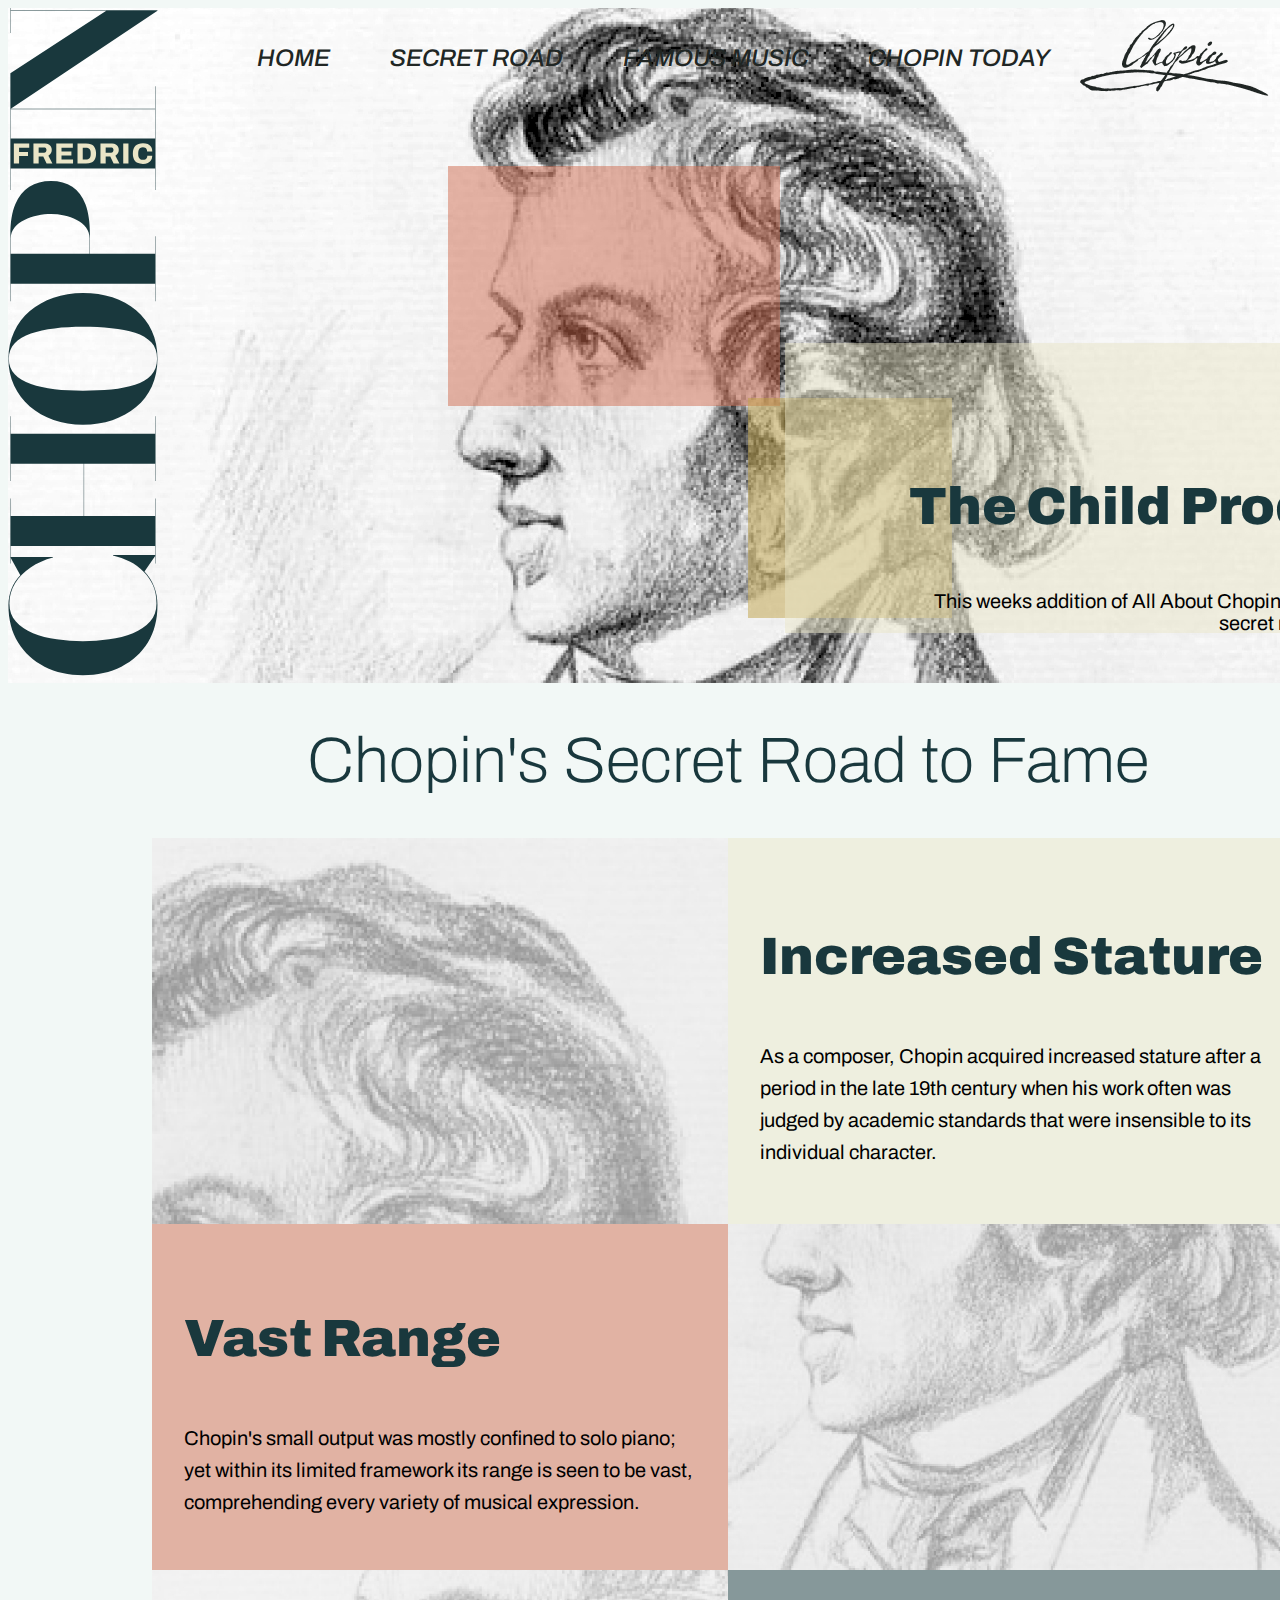
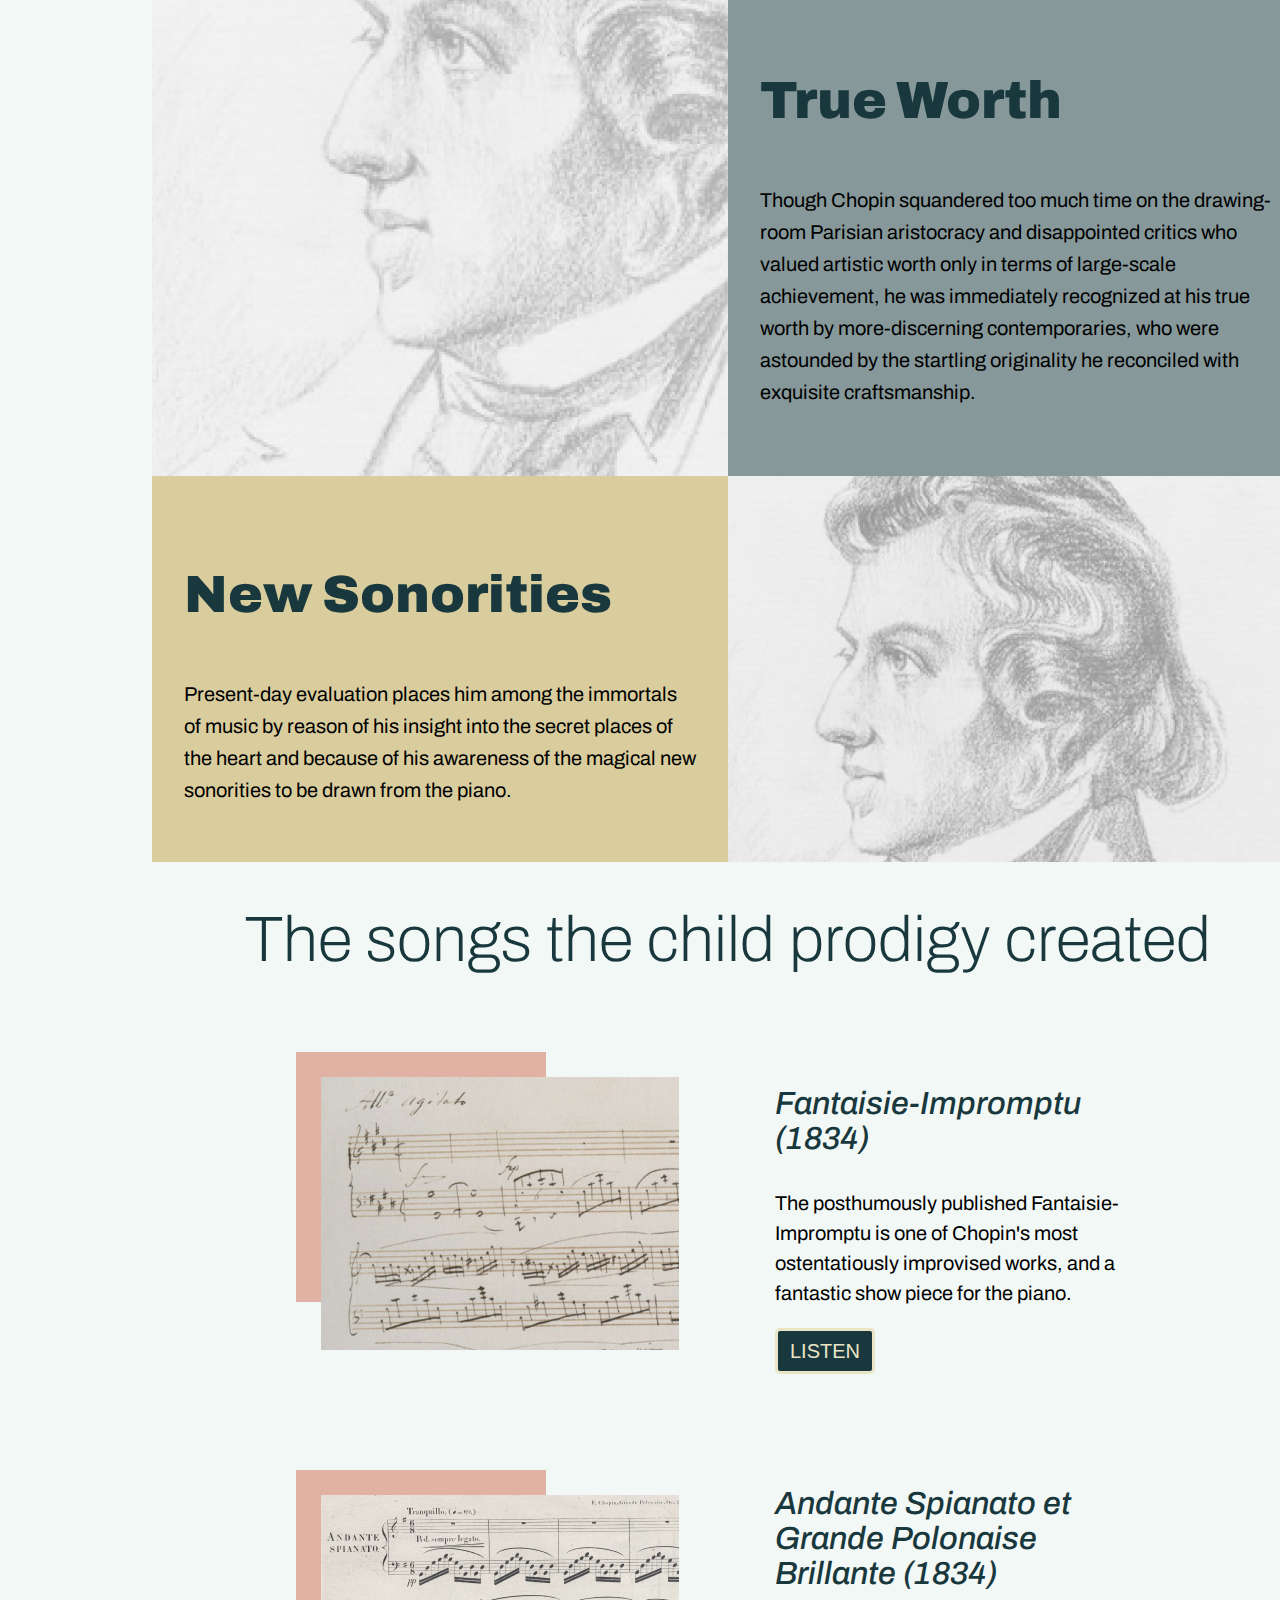
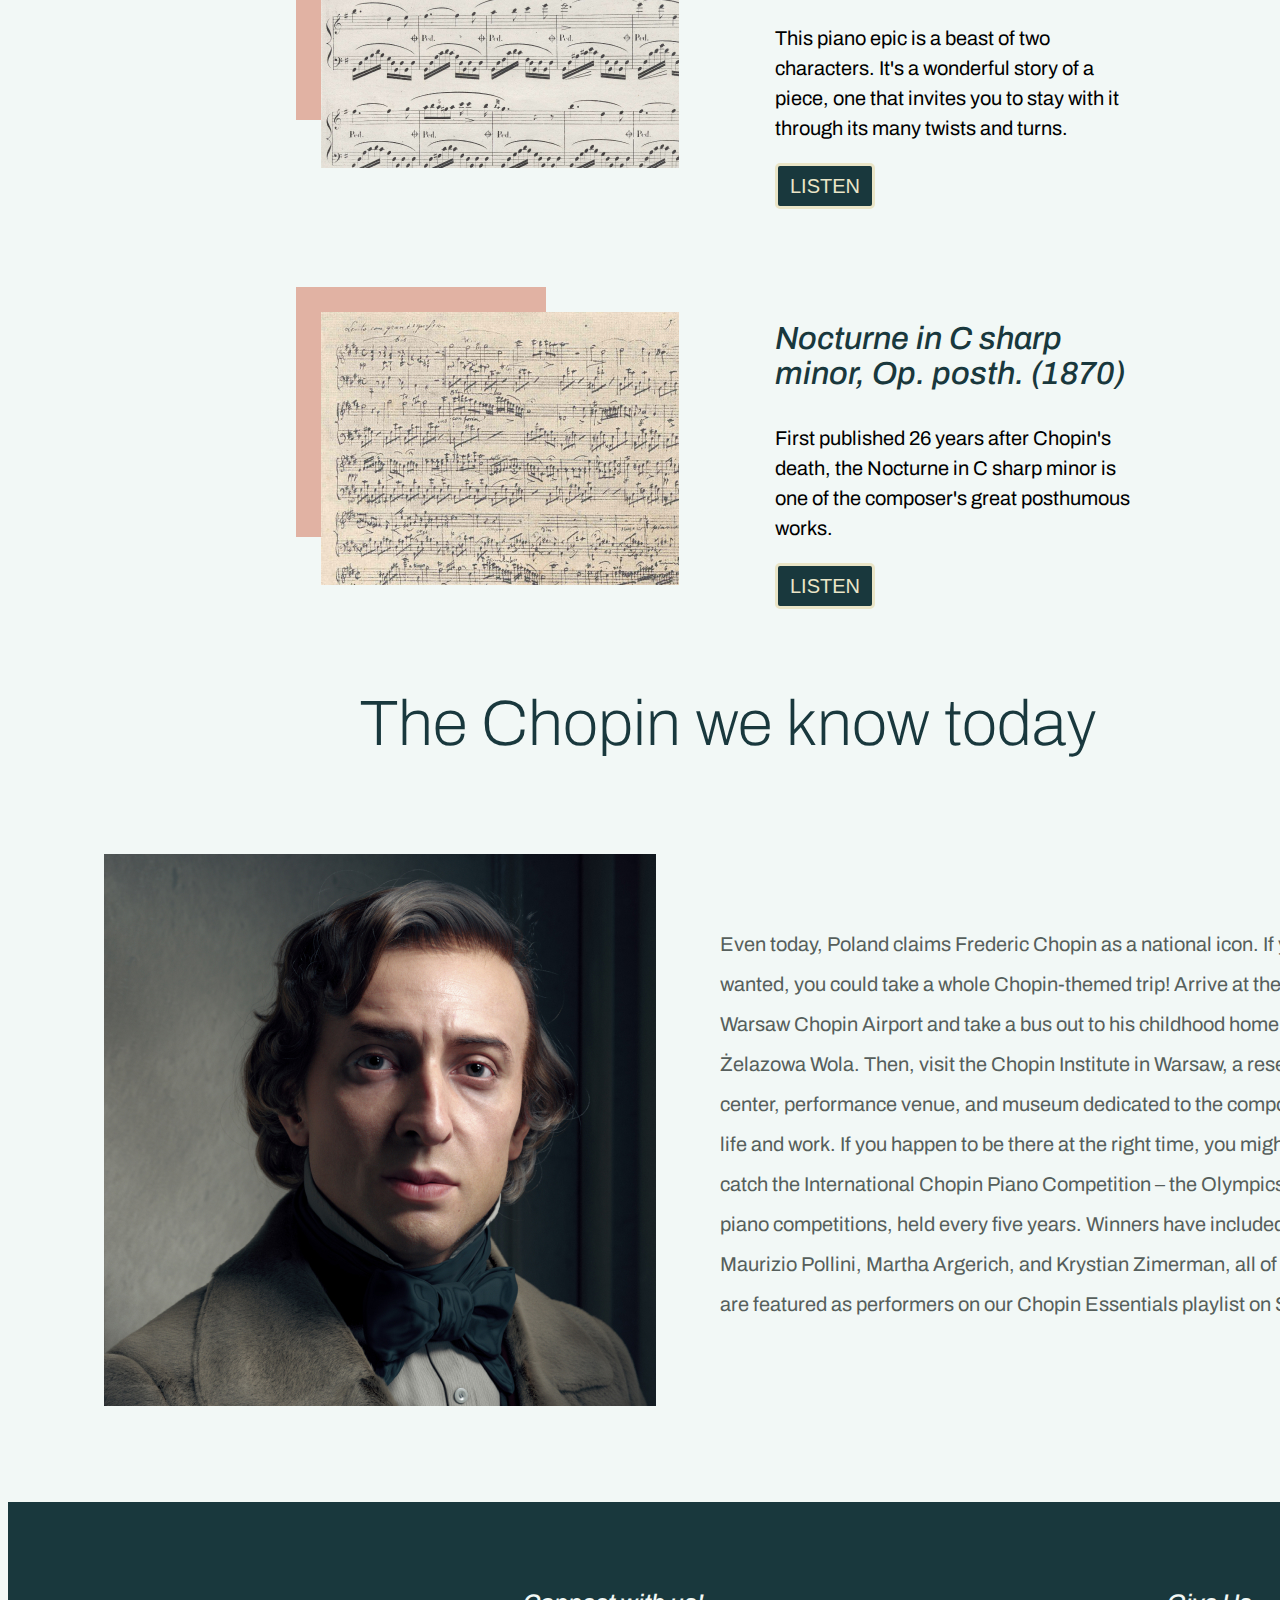
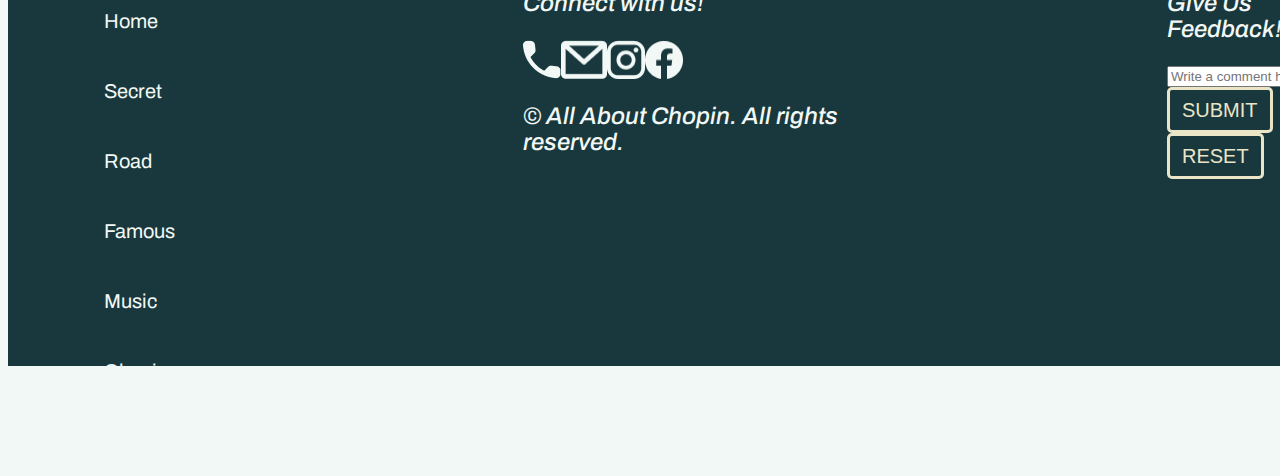
==== index.html @ fec57655 "4/24 updates" ====
<!DOCTYPE html>
<html lang="en">
	<head>
		<meta charset="UTF-8" />
		<meta http-equiv="X-UA-Compatible" content="IE=edge" />
		<meta name="viewport" content="width=device-width, initial-scale=1.0" />
		<link rel="stylesheet" href="style.css" />
		<title>Biography Site</title>
	</head>
	<body>
		<div class="container">
			<div class="hero">
				<div class="nav">
					<nav>
						<ul>
							<li><a href="#">Home</a></li>
							<li><a href="#">Secret Road</a></li>
							<li><a href="#">Famous Music</a></li>
							<li><a href="#">Chopin Today</a></li>
						</ul>
					</nav>
					<div class="logo">
						<img src="img/logo.png" alt="All About Chopin" />
					</div>
				</div>
				<div class="hero-title">
					<img src="img/name-title2.svg" alt="Fredric Chopin" />
				</div>
				<div class="box1"></div>
				<div class="box2"></div>
				<div class="box3">
					<div class="hero-subtitle">
						<h2>The Child Prodigy</h2>
						<p>
							This weeks addition of All About Chopin featuring his<br />
							secret road to fame.
						</p>
					</div>
				</div>
			</div>

			<div class="road-to-fame">
				<h1>Chopin's Secret Road to Fame</h1>
				<div class="section1">
					<div class="img1">
						<img src="img/img-1.jpg" alt="Chopin" />
					</div>
					<div class="info1">
						<h2>Increased Stature</h2>
						<p>
							As a composer, Chopin acquired increased stature after a period in
							the late 19th century when his work often was judged by academic
							standards that were insensible to its individual character.
						</p>
					</div>
				</div>
				<div class="section2">
					<div class="info2">
						<h2>Vast Range</h2>
						<p>
							Chopin's small output was mostly confined to solo piano; yet
							within its limited framework its range is seen to be vast,
							comprehending every variety of musical expression.
						</p>
					</div>
					<div class="img2">
						<img src="img/img-2.jpg" alt="Chopin" />
					</div>
				</div>
				<div class="section3">
					<div class="img3">
						<img src="img/img-3.jpg" alt="Chopin" />
					</div>
					<div class="info3">
						<h2>True Worth</h2>
						<p>
							Though Chopin squandered too much time on the drawing-room
							Parisian aristocracy and disappointed critics who valued artistic
							worth only in terms of large-scale achievement, he was immediately
							recognized at his true worth by more-discerning contemporaries,
							who were astounded by the startling originality he reconciled with
							exquisite craftsmanship.
						</p>
					</div>
				</div>
				<div class="section4">
					<div class="info4">
						<h2>New Sonorities</h2>
						<p>
							Present-day evaluation places him among the immortals of music by
							reason of his insight into the secret places of the heart and
							because of his awareness of the magical new sonorities to be drawn
							from the piano.
						</p>
					</div>
					<div class="img4">
						<img src="img/img-4.jpg" alt="Chopin" />
					</div>
				</div>
			</div>

			<div class="music-section">
				<h1>The songs the child prodigy created</h1>
				<div class="pic-info">
					<div class="music-pic">
						<img src="img/sheet-music-1.jpg" alt="Fantasie-Impromptu 1834" />
					</div>
					<div class="music-info">
						<h3>Fantaisie-Impromptu (1834)</h3>
						<p>
							The posthumously published Fantaisie-Impromptu is one of Chopin's
							most ostentatiously improvised works, and a fantastic show piece
							for the piano.
						</p>
						<button>listen</button>
					</div>
				</div>

				<div class="pic-info">
					<div class="music-pic">
						<img
							src="img/sheet-music-2.jpg"
							alt="Andante Spianato et Grande Polonaise Brillante (1834)" />
						<div class="yellow-box"></div>
						<div class="red-box"></div>
					</div>
					<div class="music-info">
						<h3>Andante Spianato et Grande Polonaise Brillante (1834)</h3>
						<p>
							This piano epic is a beast of two characters. It's a wonderful
							story of a piece, one that invites you to stay with it through its
							many twists and turns.
						</p>
						<button>listen</button>
					</div>
				</div>
				<div class="pic-info">
					<div class="music-pic">
						<img
							src="img/sheet-music-3.jpg"
							alt="Nocturne in C sharp minor, Op. posth. (1870)" />
						<div class="blue-box"></div>
						<div class="gold-box"></div>
					</div>
					<div class="music-info">
						<h3>Nocturne in C sharp minor, Op. posth. (1870)</h3>
						<p>
							First published 26 years after Chopin's death, the Nocturne in C
							sharp minor is one of the composer's great posthumous works.
						</p>
						<button>listen</button>
					</div>
				</div>
			</div>
			<div class="chopin-section">
				<h1>The Chopin we know today</h1>
				<div class="info-part">
					<div class="photo">
						<img
							src="img/chopin-img.jpg"
							alt="Fully rendered image of Fredric Chopin" />
						<div class="box-blue"></div>
						<div class="box-gold"></div>
					</div>
					<div class="last-info">
						<p>
							Even today, Poland claims Frederic Chopin as a national icon. If
							you wanted, you could take a whole Chopin-themed trip! Arrive at
							the Warsaw Chopin Airport and take a bus out to his childhood home
							in Żelazowa Wola. Then, visit the Chopin Institute in Warsaw, a
							research center, performance venue, and museum dedicated to the
							composer’s life and work. If you happen to be there at the right
							time, you might even catch the International Chopin Piano
							Competition – the Olympics of piano competitions, held every five
							years. Winners have included Maurizio Pollini, Martha Argerich,
							and Krystian Zimerman, all of whom are featured as performers on
							our Chopin Essentials playlist on Spotify.
						</p>
					</div>
				</div>
			</div>
			<div class="footer">
				<div class="site-map">
					<p>Home<br />Secret Road<br />Famous Music<br />Chopin Today</p>
				</div>
				<div class="contact-info">
					<div>
						<p>Connect with us!</p>
					</div>
					<div class="icons">
						<img src="img/phone-button.png" alt="Call Us" />
						<img src="img/email-button.png" alt="Email Us" />
						<img src="img/instagram.png" alt="Find Us on Instagram" />
						<img src="img/facebook.png" alt="Find Us on Facebook" />
					</div>
					<div>
						<p>&copy; All About Chopin. All rights reserved.</p>
					</div>
				</div>
				<form>
					<p>Give Us Feedback!</p>
					<div>
						<label for="fdback"></label>
						<input
							type="text"
							id="fdback"
							placeholder="Write a comment here...." />
					</div>
					<button type="submit">Submit</button>
					<button>Reset</button>
				</form>
			</div>
		</div>
	</body>
</html>
---- style.css ----
/* fonts */
@import url("https://fonts.googleapis.com/css2?family=Archivo:ital,wght@0,200;0,400;0,500;0,800;0,900;1,500&family=Bodoni+Moda:wght@700&display=swap");

/* variables */
:root {
	--primary: rgb(208, 108, 79);
	--primary50: rgba(208, 108, 79, 0.5);
	--secondary: rgb(25, 56, 61);
	--secondary50: rgba(25, 56, 61, 0.5);
	--accent: rgb(191, 162, 70);
	--accent50: rgba(191, 162, 70, 0.5);
	--accent2: rgb(234, 229, 199);
	--accent250: rgba(234, 229, 199, 0.5);
	--gray100: rgb(242, 248, 246);
	--gray300: rgb(206, 215, 212);
	--gray500: rgb(129, 139, 136);
	--gray700: rgb(86, 95, 92);
	--gray900: rgb(32, 38, 36);
}

/* fonts settings */
h1 {
	font-size: 64px;
	font-weight: 200;
	color: var(--secondary);
}
h2 {
	font-size: 52.5px;
	font-weight: 900;
	line-height: 80px;
	color: var(--secondary);
}
h3 {
	font-size: 32px;
	font-weight: 500;
	font-style: italic;
	line-height: 50px;
	color: var(--secondary);
}
p {
	font-size: 20px;
	font-weight: 400;
	/* color/line height changes  */
}

/* button settings */
button {
	font-size: 20px;
	line-height: 30px;
	text-transform: uppercase;
	color: var(--accent2);
	background-color: var(--secondary);
	border: 3px solid var(--accent2);
	border-radius: 5px;
	/* border-color: var(--accent2);
	border-width: 3px;
	 */
	/* top right bottom left  */
	padding: 5px 12px;
	transition: background-color 0.5s;
}

button:hover {
	background-color: var(--accent2);
	color: var(--secondary);
	border-color: var(--secondary);
}

/* document settings */
body {
	font-family: "Archivo", sans-serif;
	background-color: var(--gray100);
}
.container {
	width: 1440px;
	margin: 0 auto;
}
/* navigation */
.nav {
	height: 100px;
	display: flex;
	justify-content: center;
	align-items: center;
	padding: 0 80px;
}
nav li {
	list-style-type: none;
	justify-content: center;
	font-size: 24px;
	font-weight: 500;
	font-style: italic;
	text-transform: uppercase;
	margin: 30px;
}
nav a {
	color: var(--gray900);
	text-decoration: none;
}
nav ul {
	display: flex;
}
/* name title */
.hero {
	position: relative;
	background: url(img/hero-img.jpg);
	height: 75vh;
	background-size: cover;
	background-position: center;
}
.hero-title {
	position: absolute;
	left: 0;
	top: 0;
	bottom: 0;
}

.hero-title img {
	height: 100%;
}
.hero-img {
	background-image: cover;
}
/* nav boxes */
.hero-boxes {
	position: relative;
}
.box1 {
	background-color: var(--primary50);
	width: 332px;
	height: 240px;
	position: absolute;
	left: 440px;
	top: 158px;
}
.box2 {
	background-color: var(--accent50);
	width: 204px;
	height: 220px;
	position: absolute;
	left: 740px;
	top: 390px;
}
.box3 {
	background-color: var(--accent250);
	width: 633px;
	height: 290px;
	position: absolute;
	right: 30px;
	bottom: 50px;
}
.hero-subtitle {
	text-align: right;
	/* top right bottom left  */
	padding: 5em 1.5em 1.5em 0;
}
/* road to fame section */
h1 {
	display: flex;
	justify-content: center;
	align-items: center;
}

img {
	display: block;
}

.road-to-fame {
	width: 1152px;
	margin: 0 auto;
}

.road-to-fame > div {
	display: flex;
	justify-content: center;
	align-items: center;
}

.section1 {
	background-color: var(--accent250);
	height: 386px;
}
.section2 {
	background-color: var(--primary50);
	height: 346px;
}
.section3 {
	background-color: var(--secondary50);
	height: 506px;
}
.section4 {
	background-color: var(--accent50);
	height: 386px;
}
.info1 {
	justify-content: left;
	line-height: 2em;
	gap: 0em;
	padding: 2em;
}
.info2 {
	justify-content: left;
	line-height: 2em;
	gap: 0em;
	padding: 2em;
}
.info3 {
	justify-content: left;
	line-height: 2em;
	gap: 0em;
	padding: 2em;
}
.info4 {
	justify-content: left;
	line-height: 2em;
	gap: 0em;
	padding: 2em;
}

/* music section */
.pic-info {
	display: flex;
	justify-content: center;
	align-items: center;
	gap: 6em;
	position: relative;
	margin: 5em 0;
}
.music-pic {
	display: flex;
	justify-content: center;
	align-items: center;
	position: relative;
}

.music-pic::before {
	content: "";
	display: block;
	z-index: -1;
	width: 250px;
	height: 250px;
	background: var(--primary50);
	position: absolute;
	top: -25px;
	left: -25px;
}

/* .music-pic::after {
	content: "";
	display: block;
	z-index: -1;
	width: 250px;
	height: 250px;
	background: var(--accent250);
	position: absolute;
	bottom: -25px;
	right: -25px;
} */

.music-info {
	position: relative;
	width: 25%;
	gap: 17px;
}

.music-info h3 {
	line-height: 35px;
}

.music-info p {
	line-height: 30px;
}

/* .gold-box {
	width: 250px;
	height: 250px;
	background: gold;
	position: absolute;
	top: -15px;
	right: 150px;
} */

/* chopin-section */
.info-part {
	display: flex;
	justify-content: center;
	margin: 6em;
	gap: 4em;
}

.last-info p {
	line-height: 40px;
	color: var(--gray700);
	padding-top: 2.5em;
}

/* footer */
.footer {
	background-color: var(--secondary);
	height: 336px;
	/* top right bottom left  */
	padding: 4em 6em;
	display: flex;
}

.site-map p {
	line-height: 70px;
	color: var(--gray100);
}

.contact-info {
	display: inline-block;
	align-items: center;
	margin: 0 20em;
}

.contact-info p {
	font-size: 24px;
	font-weight: 500;
	font-style: italic;
	color: var(--gray100);
}
.icons {
	display: flex;
}

/* form within footer */
form p {
	font-size: 24px;
	font-weight: 500;
	font-style: italic;
	color: var(--gray100);
}
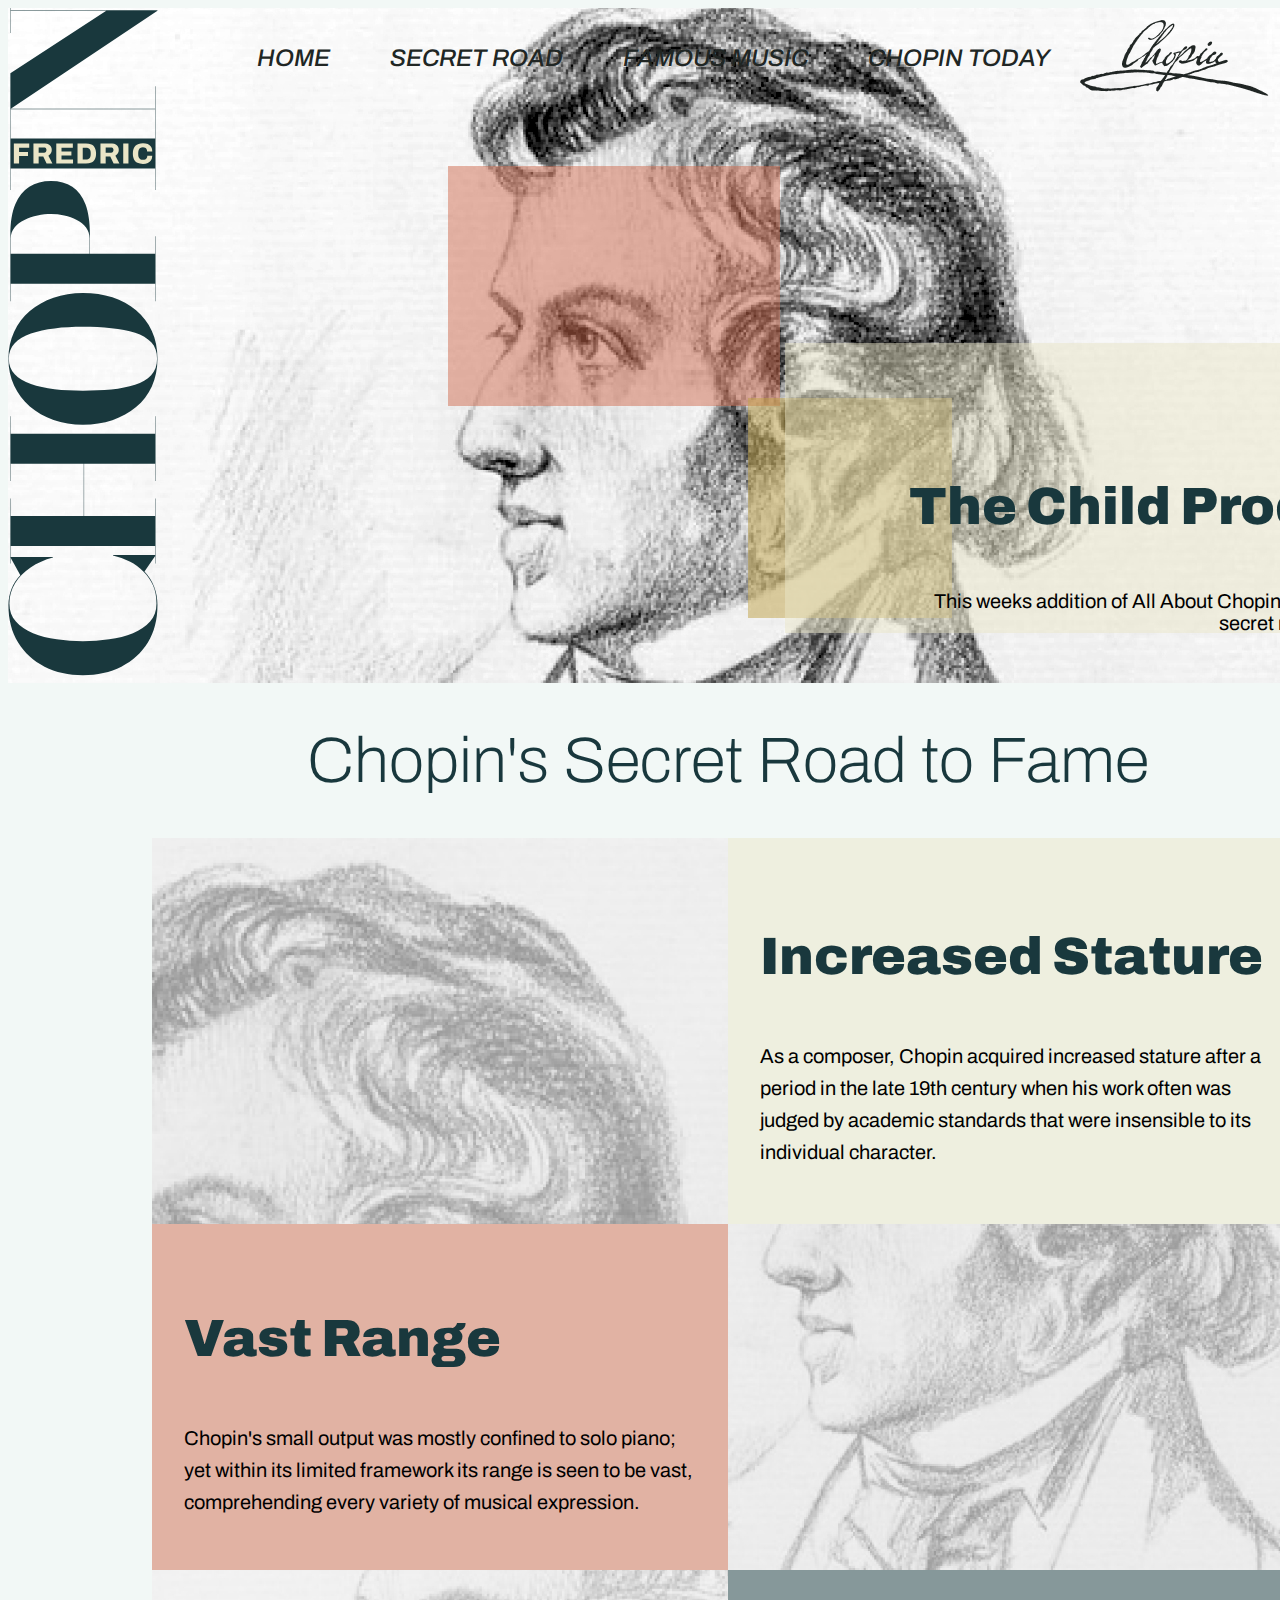
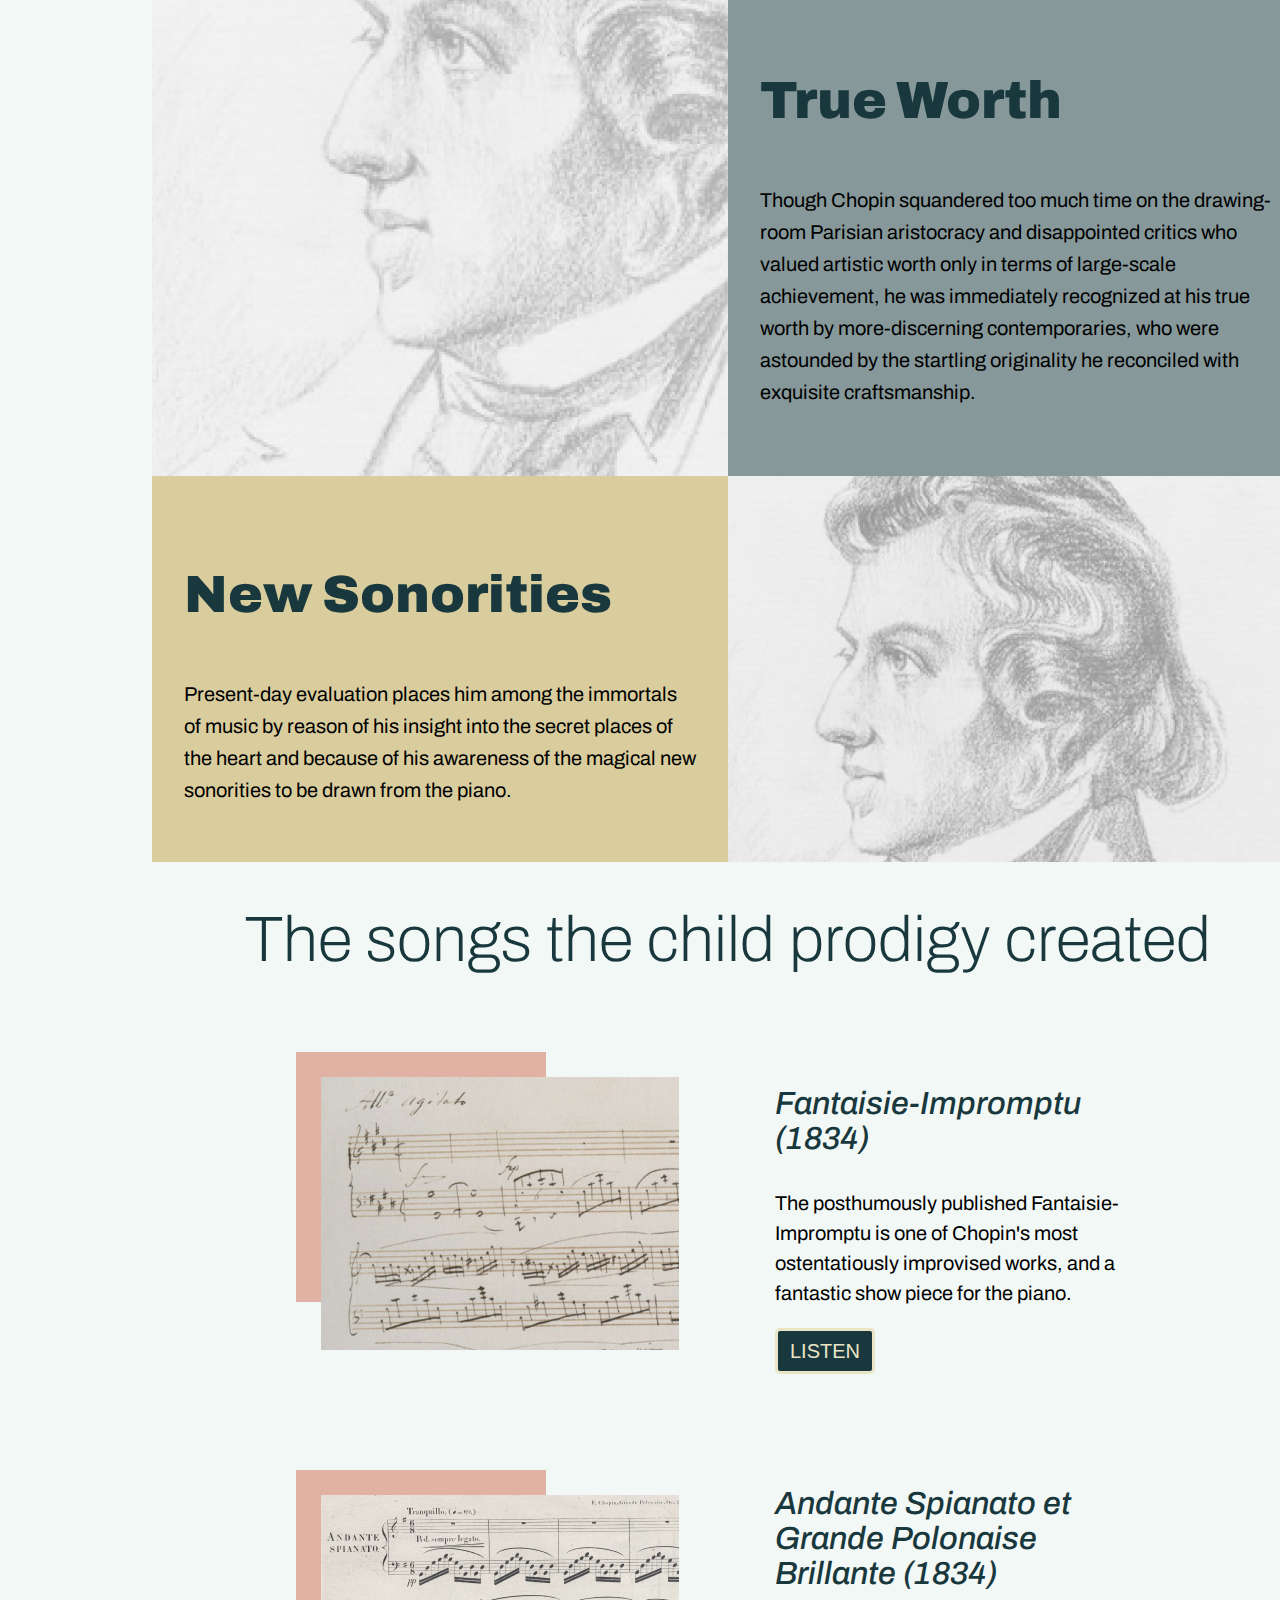
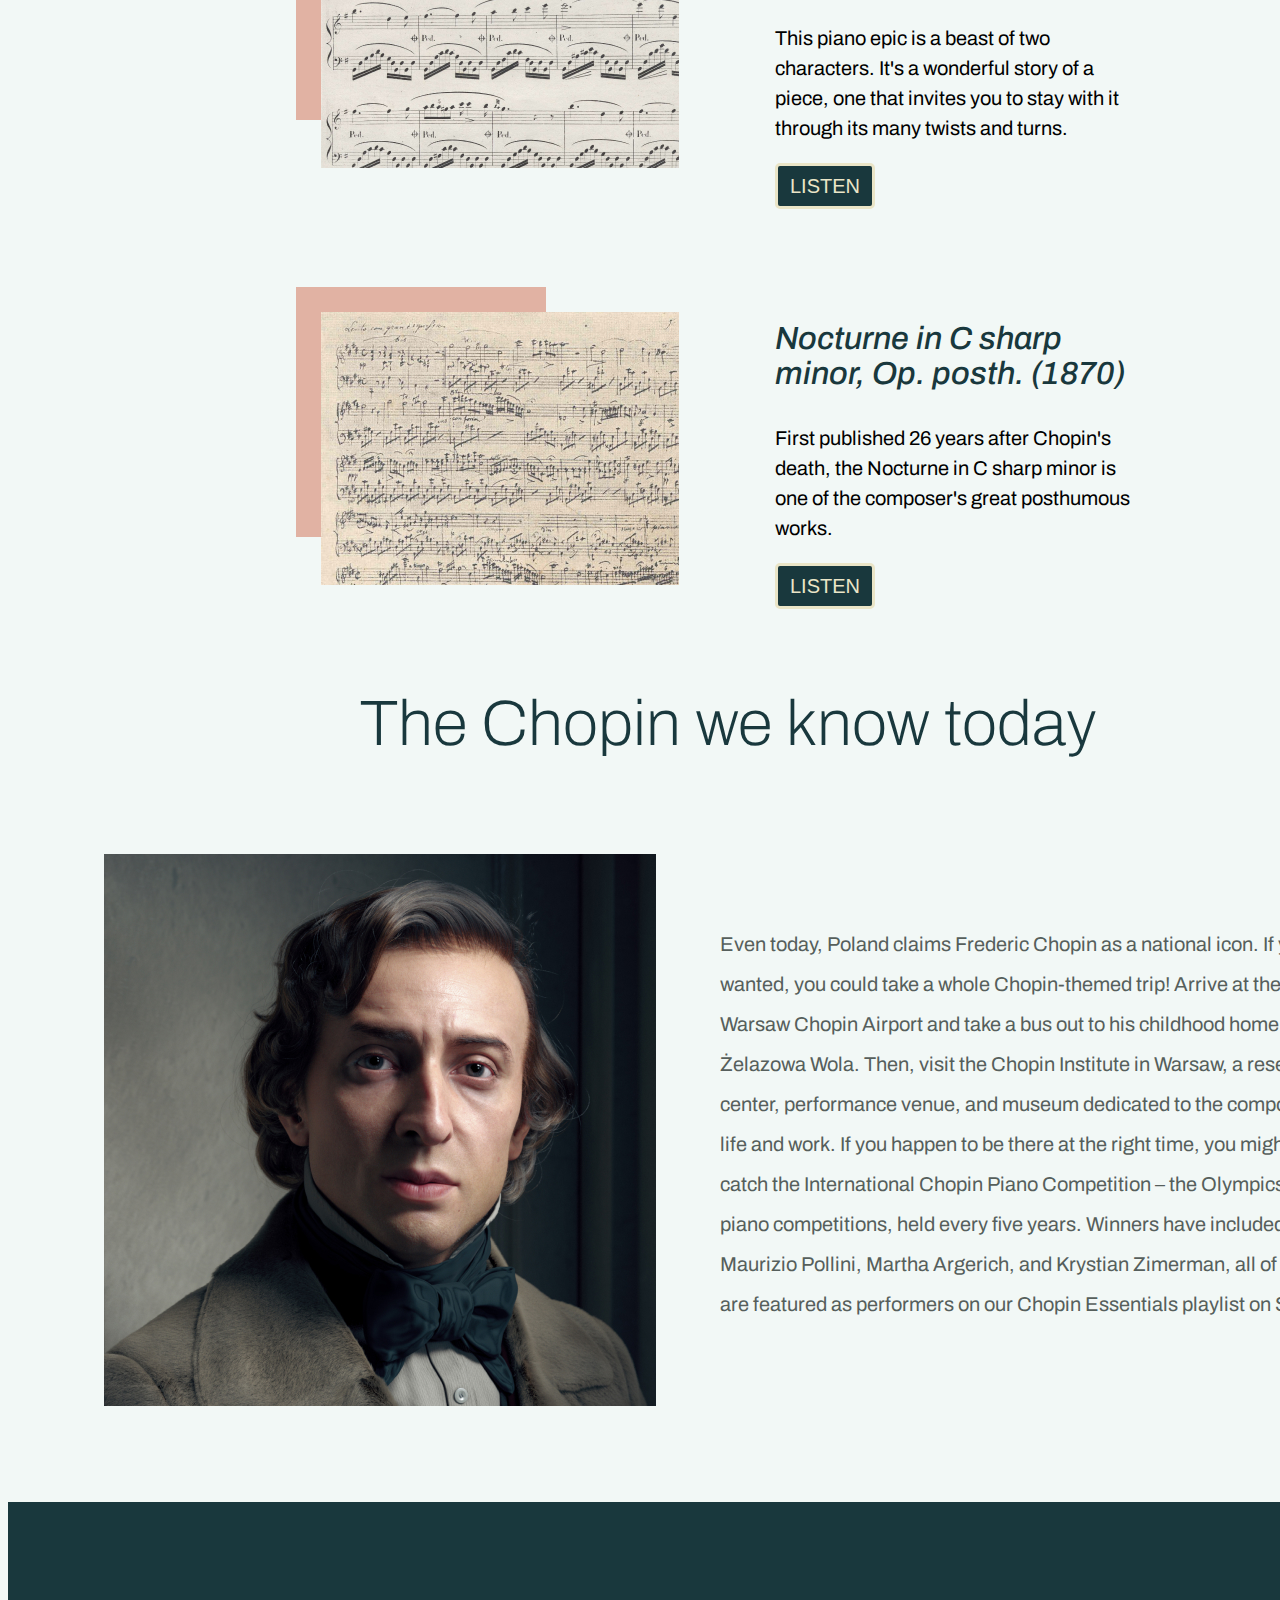
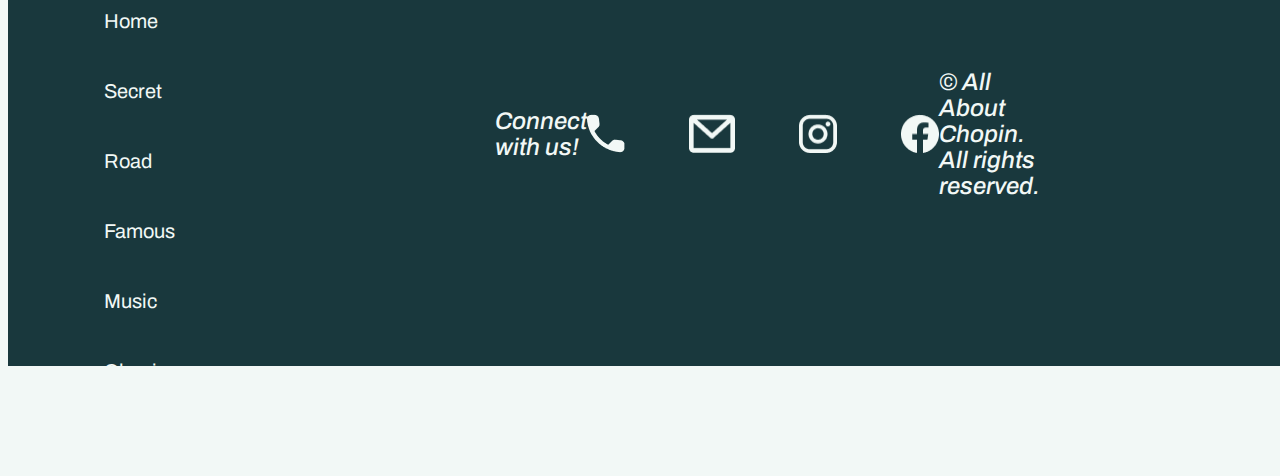
==== commit c8c9b60c: "mid class update 4/25" ====
--- a/index.html
+++ b/index.html
@@ -197,7 +197,7 @@
 						<p>&copy; All About Chopin. All rights reserved.</p>
 					</div>
 				</div>
-				<form>
+				<form action="confirm.html">
 					<p>Give Us Feedback!</p>
 					<div>
 						<label for="fdback"></label>
--- a/style.css
+++ b/style.css
@@ -308,7 +308,8 @@
 }
 
 .contact-info {
-	display: inline-block;
+	display: flex;
+	justify-content: center;
 	align-items: center;
 	margin: 0 20em;
 }
@@ -321,6 +322,7 @@
 }
 .icons {
 	display: flex;
+	gap: 4em;
 }
 
 /* form within footer */
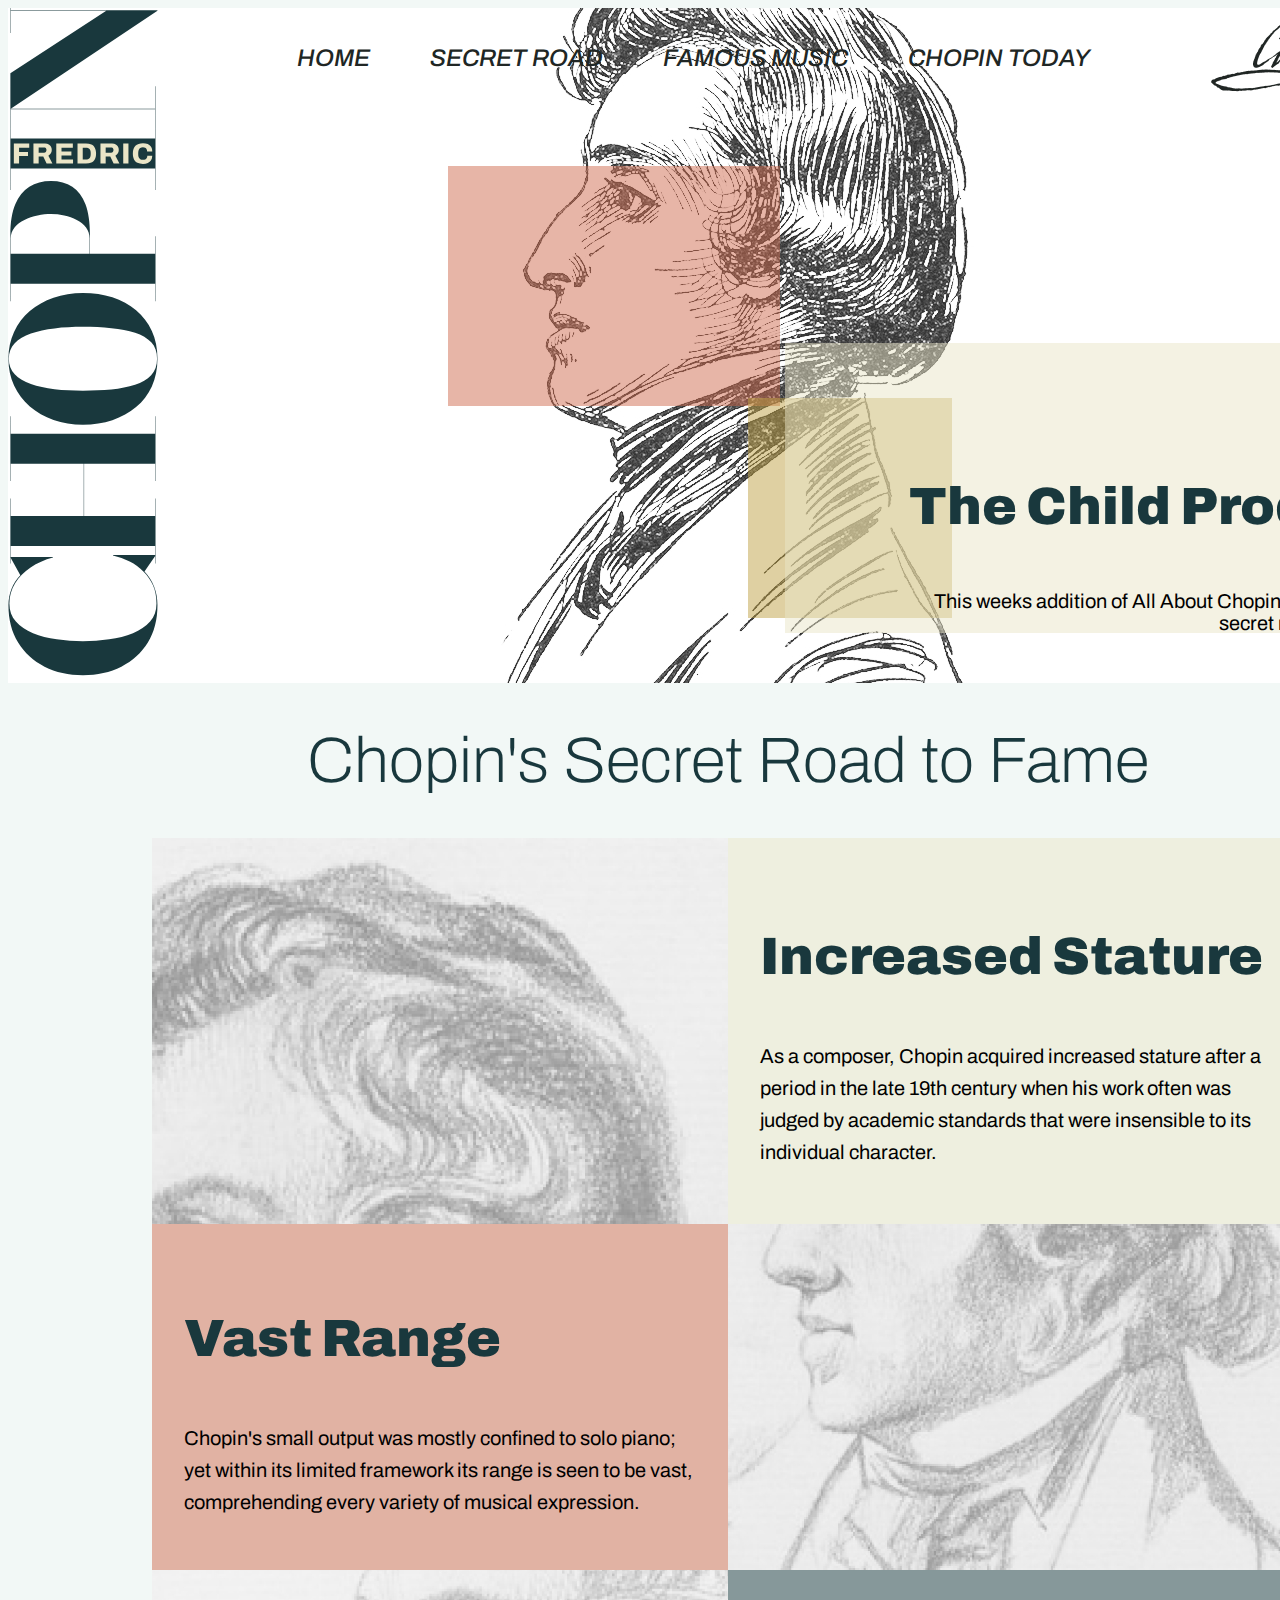
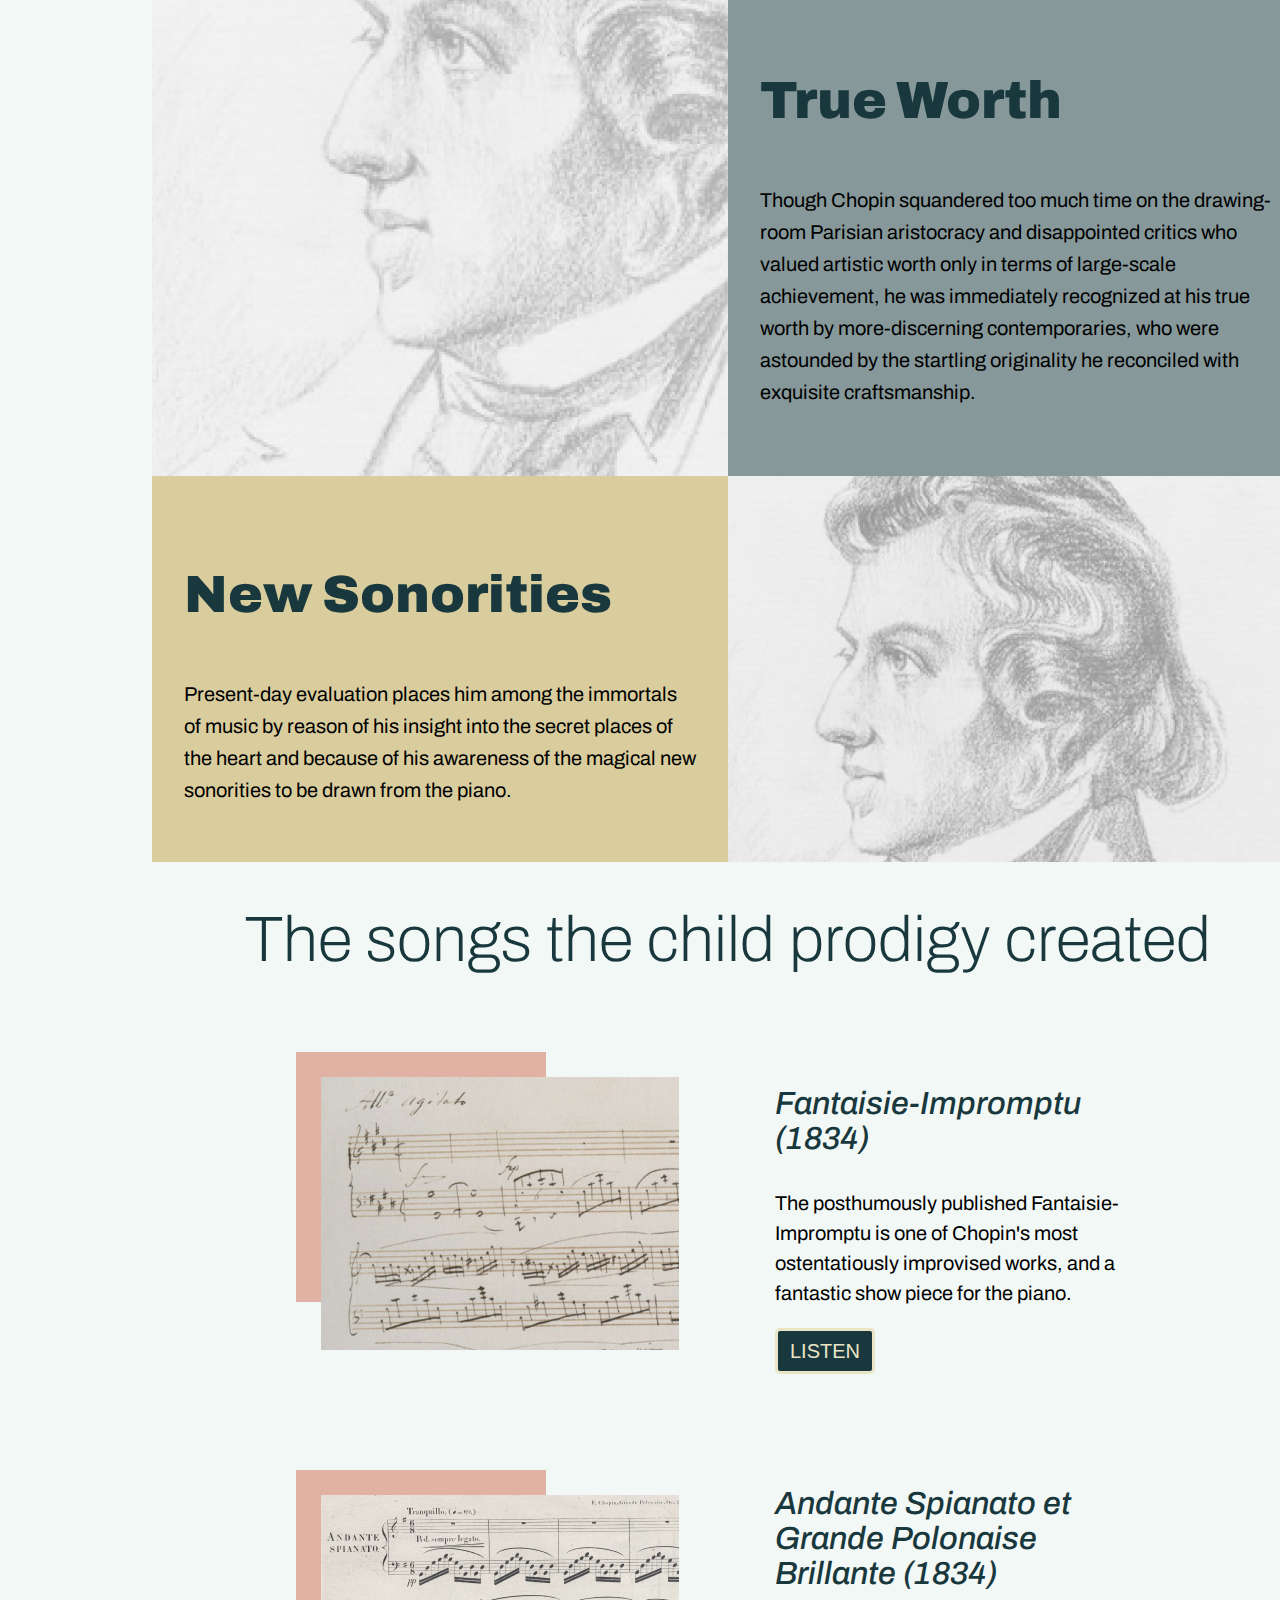
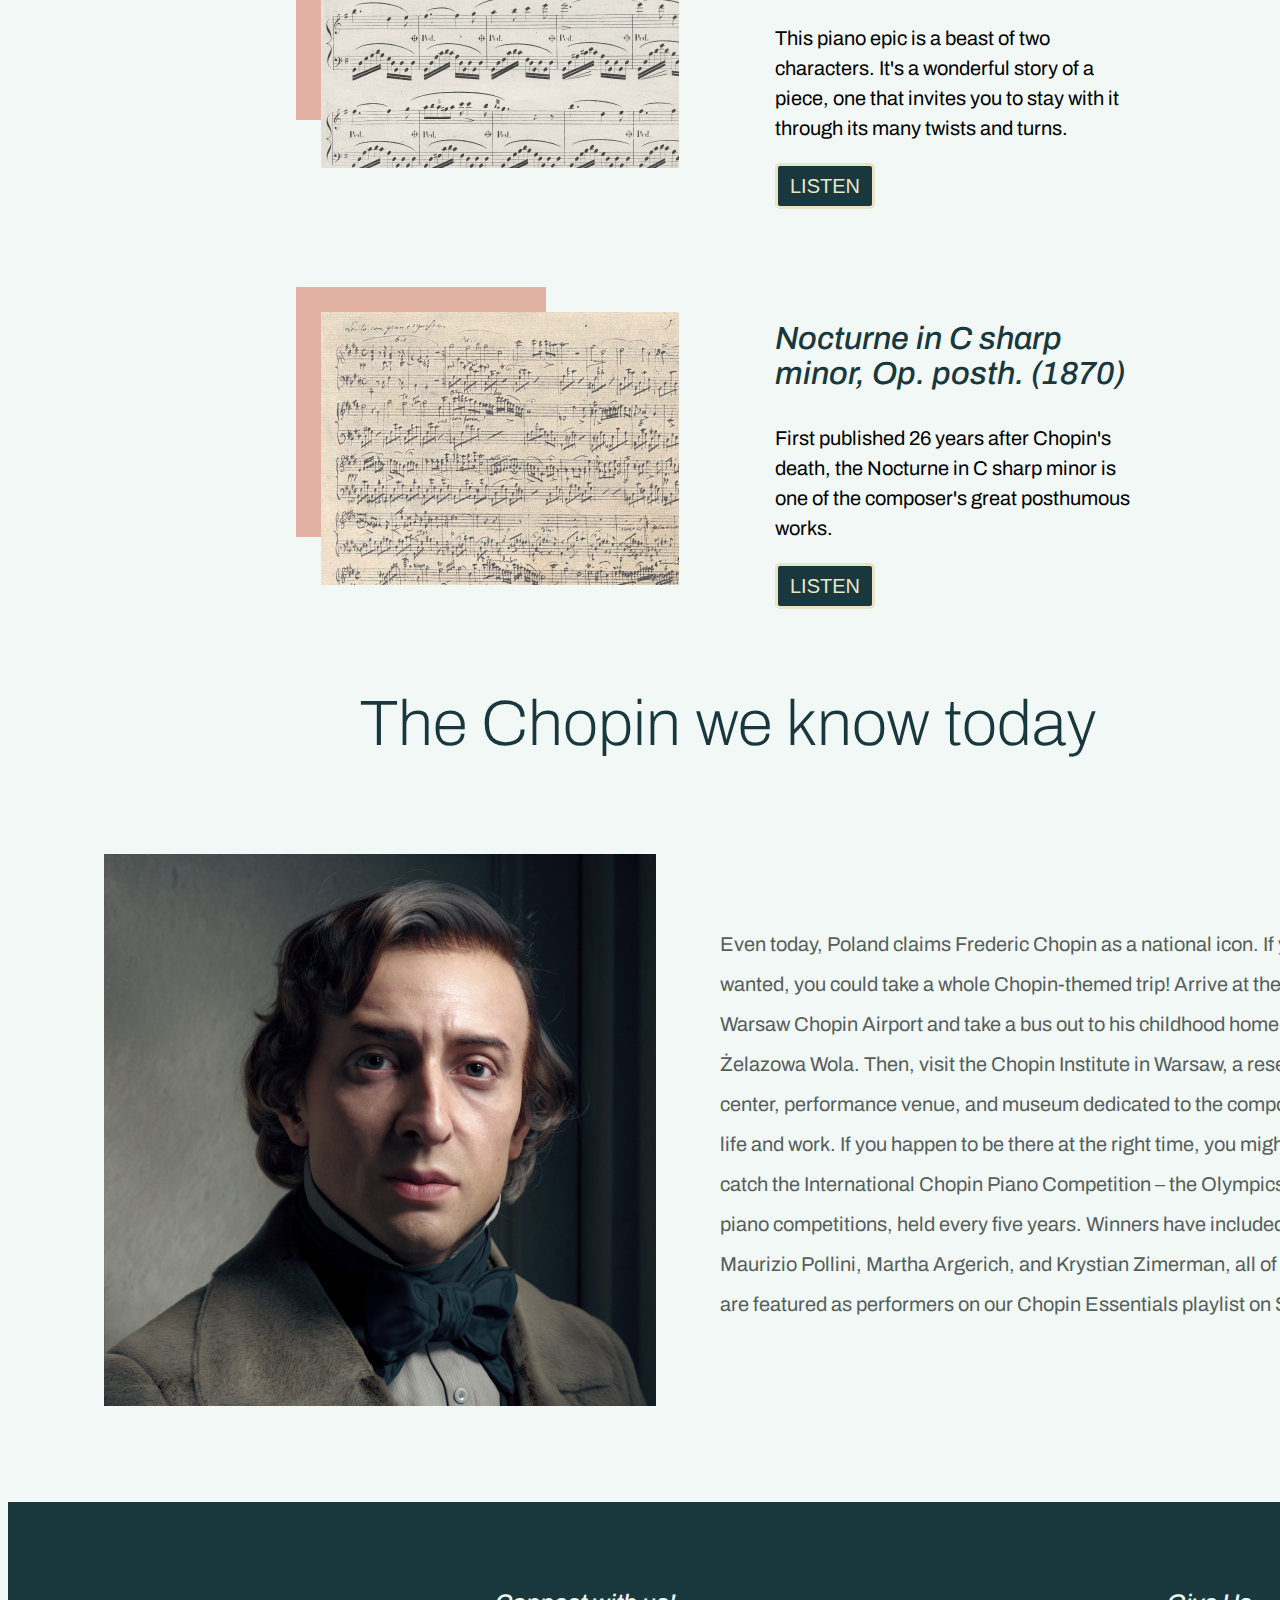
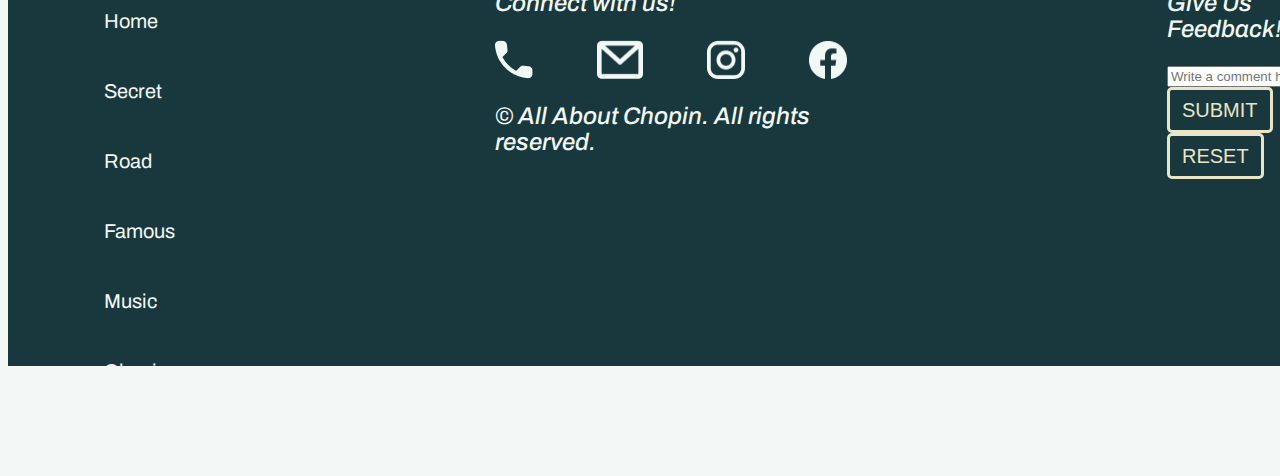
==== commit 003640e1: "class updates 2 4/25" ====
--- a/index.html
+++ b/index.html
@@ -10,7 +10,8 @@
 	<body>
 		<div class="container">
 			<div class="hero">
-				<div class="nav">
+				<div class="navigation">
+					<div class="spacer"></div>
 					<nav>
 						<ul>
 							<li><a href="#">Home</a></li>
@@ -30,11 +31,15 @@
 				<div class="box2"></div>
 				<div class="box3">
 					<div class="hero-subtitle">
-						<h2>The Child Prodigy</h2>
-						<p>
-							This weeks addition of All About Chopin featuring his<br />
-							secret road to fame.
-						</p>
+						<div class="prodigy">
+							<h2>The Child Prodigy</h2>
+						</div>
+						<div class="sub">
+							<p>
+								This weeks addition of All About Chopin featuring his<br />
+								secret road to fame.
+							</p>
+						</div>
 					</div>
 				</div>
 			</div>
--- a/style.css
+++ b/style.css
@@ -76,12 +76,17 @@
 	margin: 0 auto;
 }
 /* navigation */
-.nav {
+.navigation {
 	height: 100px;
 	display: flex;
-	justify-content: center;
-	align-items: center;
-	padding: 0 80px;
+	justify-content: space-between;
+	align-items: center;
+	padding: 0 3em;
+	/* top right bottom left  */
+}
+
+nav {
+	padding-left: 5em;
 }
 nav li {
 	list-style-type: none;
@@ -102,7 +107,7 @@
 /* name title */
 .hero {
 	position: relative;
-	background: url(img/hero-img.jpg);
+	background: url(img/better-hero-img.jpg);
 	height: 75vh;
 	background-size: cover;
 	background-position: center;
@@ -308,7 +313,7 @@
 }
 
 .contact-info {
-	display: flex;
+	display: inline-block;
 	justify-content: center;
 	align-items: center;
 	margin: 0 20em;
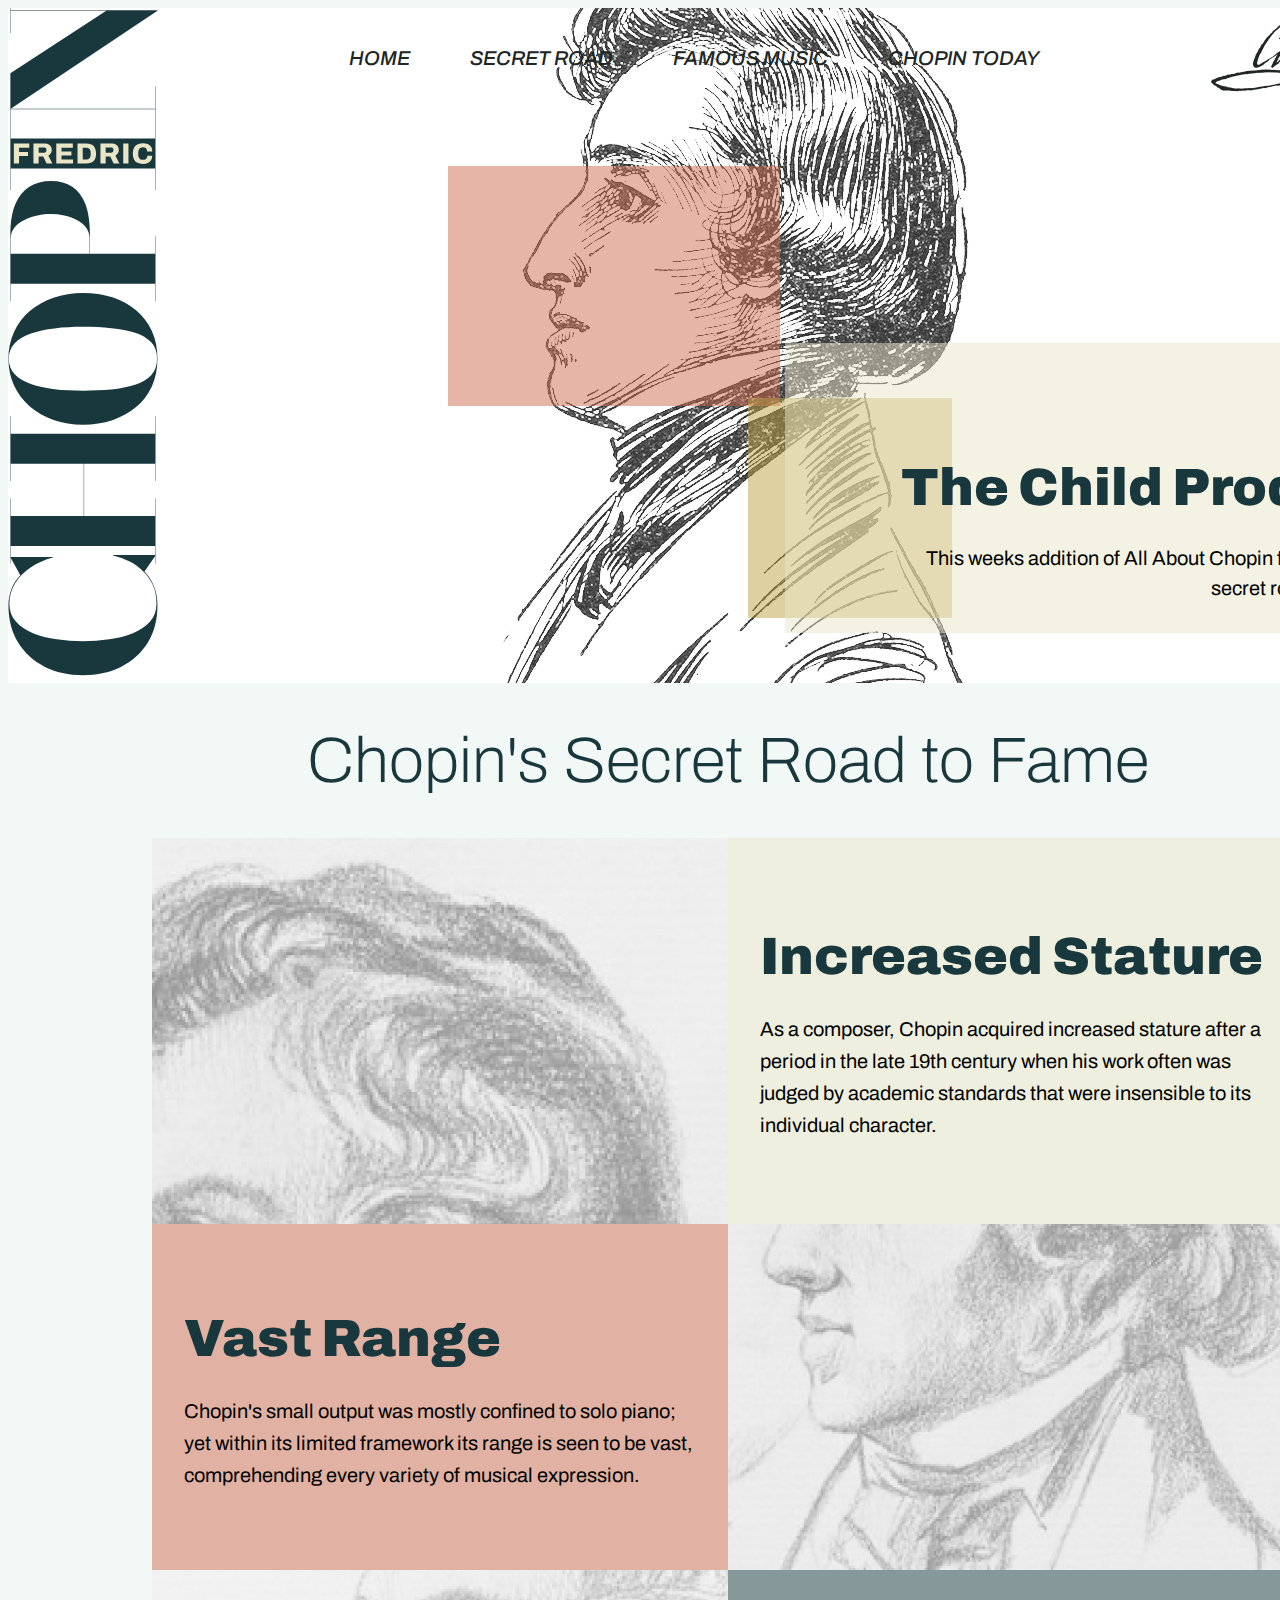
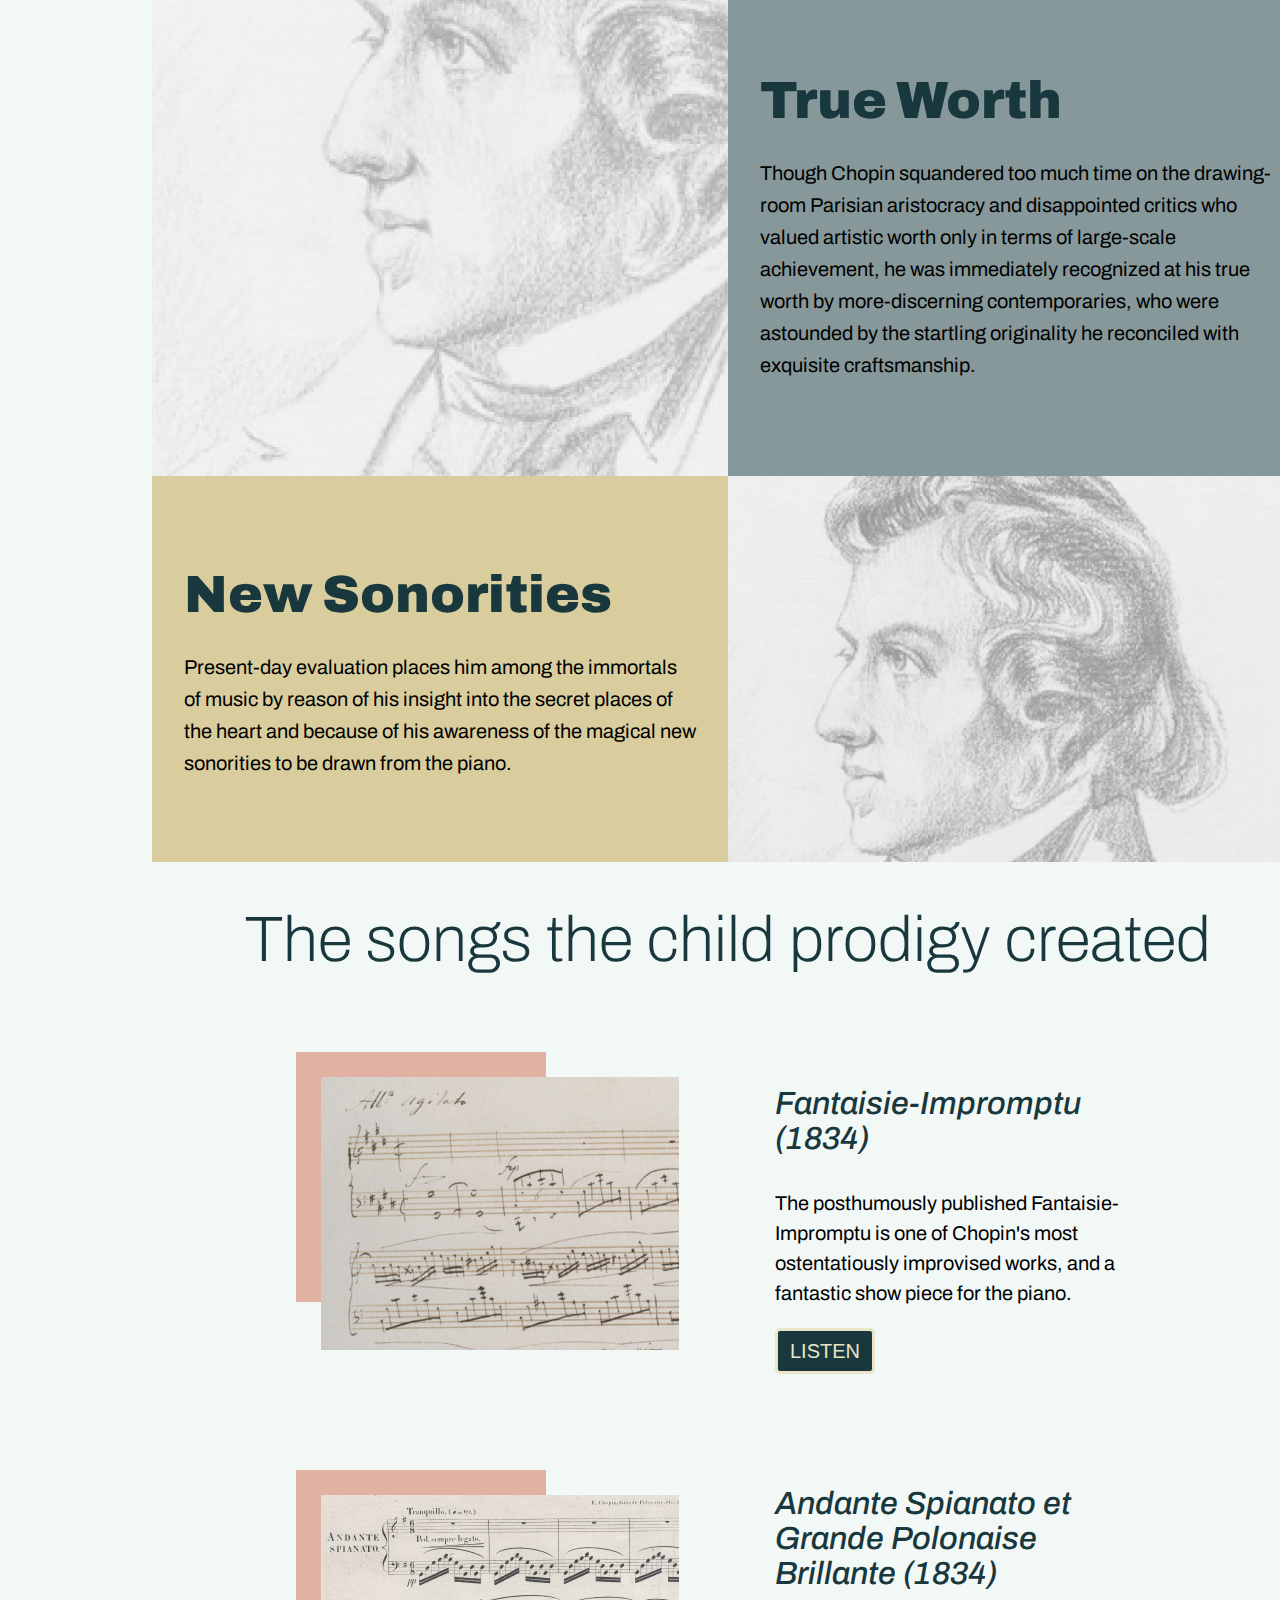
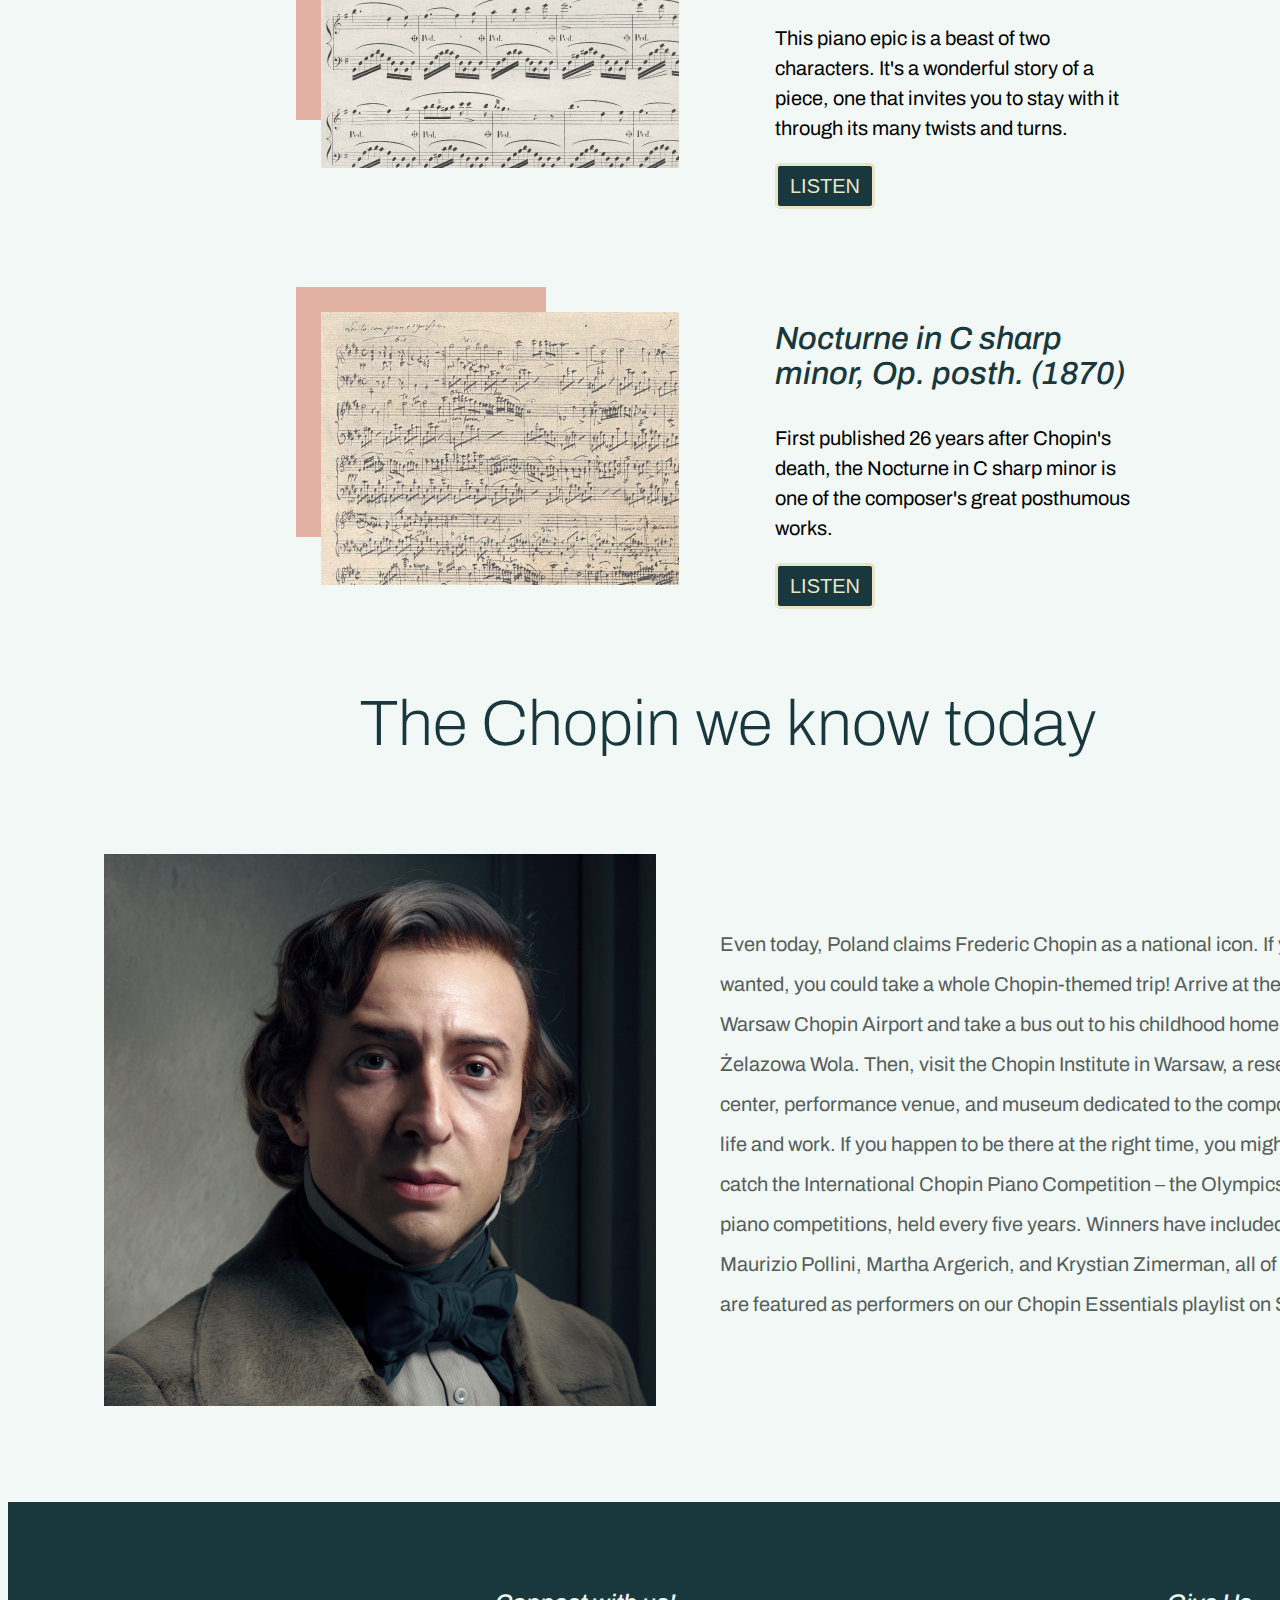
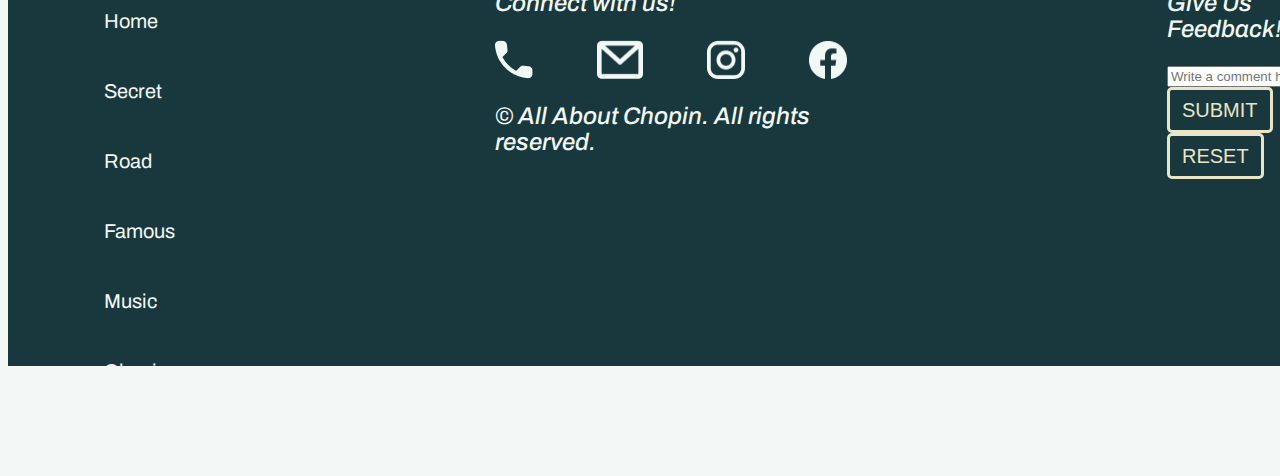
==== commit 2e5e569a: "4/26 updates" ====
--- a/index.html
+++ b/index.html
@@ -10,14 +10,14 @@
 	<body>
 		<div class="container">
 			<div class="hero">
-				<div class="navigation">
+				<div class="navigation" id="home">
 					<div class="spacer"></div>
 					<nav>
 						<ul>
-							<li><a href="#">Home</a></li>
-							<li><a href="#">Secret Road</a></li>
-							<li><a href="#">Famous Music</a></li>
-							<li><a href="#">Chopin Today</a></li>
+							<li><a href="#hero">Home</a></li>
+							<li><a href="#road-to-fame">Secret Road</a></li>
+							<li><a href="#music-section">Famous Music</a></li>
+							<li><a href="#chopin-section">Chopin Today</a></li>
 						</ul>
 					</nav>
 					<div class="logo">
@@ -31,20 +31,24 @@
 				<div class="box2"></div>
 				<div class="box3">
 					<div class="hero-subtitle">
-						<div class="prodigy">
-							<h2>The Child Prodigy</h2>
-						</div>
-						<div class="sub">
-							<p>
-								This weeks addition of All About Chopin featuring his<br />
-								secret road to fame.
-							</p>
-						</div>
-					</div>
-				</div>
+						<h2>The Child Prodigy</h2>
+						<p>
+							This weeks addition of All About Chopin featuring his<br />
+							secret road to fame.
+						</p>
+					</div>
+				</div>
+			</div>
+			<div class="back-btn">
+				<a href="#home"
+					><i
+						><iconify-icon
+							icon="mdi:arrow-up-circle-outline"
+							style="color: #202624"></iconify-icon></i
+				></a>
 			</div>
 
-			<div class="road-to-fame">
+			<div class="road-to-fame" id="road-to-fame">
 				<h1>Chopin's Secret Road to Fame</h1>
 				<div class="section1">
 					<div class="img1">
@@ -104,7 +108,7 @@
 				</div>
 			</div>
 
-			<div class="music-section">
+			<div class="music-section" id="music-section">
 				<h1>The songs the child prodigy created</h1>
 				<div class="pic-info">
 					<div class="music-pic">
@@ -157,7 +161,7 @@
 					</div>
 				</div>
 			</div>
-			<div class="chopin-section">
+			<div class="chopin-section" id="chopin-section">
 				<h1>The Chopin we know today</h1>
 				<div class="info-part">
 					<div class="photo">
--- a/style.css
+++ b/style.css
@@ -27,7 +27,7 @@
 h2 {
 	font-size: 52.5px;
 	font-weight: 900;
-	line-height: 80px;
+	line-height: 25px;
 	color: var(--secondary);
 }
 h3 {
@@ -52,14 +52,26 @@
 	background-color: var(--secondary);
 	border: 3px solid var(--accent2);
 	border-radius: 5px;
-	/* border-color: var(--accent2);
-	border-width: 3px;
-	 */
-	/* top right bottom left  */
 	padding: 5px 12px;
 	transition: background-color 0.5s;
 }
 
+/* back button settings */
+html {
+	scroll-behavior: smooth;
+}
+.back-btn a {
+	font-size: 24px;
+	/* background: url("https://api.iconify.design/mdi/arrow-up-circle-outline.svg")
+		no-repeat center center / contain; */
+}
+.back-btn {
+	position: fixed;
+	z-index: 1000px;
+	color: var(--secondary);
+	right: 15px;
+	bottom: 15px;
+}
 button:hover {
 	background-color: var(--accent2);
 	color: var(--secondary);
@@ -91,7 +103,7 @@
 nav li {
 	list-style-type: none;
 	justify-content: center;
-	font-size: 24px;
+	font-size: 20px;
 	font-weight: 500;
 	font-style: italic;
 	text-transform: uppercase;
@@ -156,7 +168,10 @@
 .hero-subtitle {
 	text-align: right;
 	/* top right bottom left  */
-	padding: 5em 1.5em 1.5em 0;
+	padding: 5.5em 2em 1.5em 0;
+}
+.hero-subtitle p {
+	line-height: 1.5em;
 }
 /* road to fame section */
 h1 {
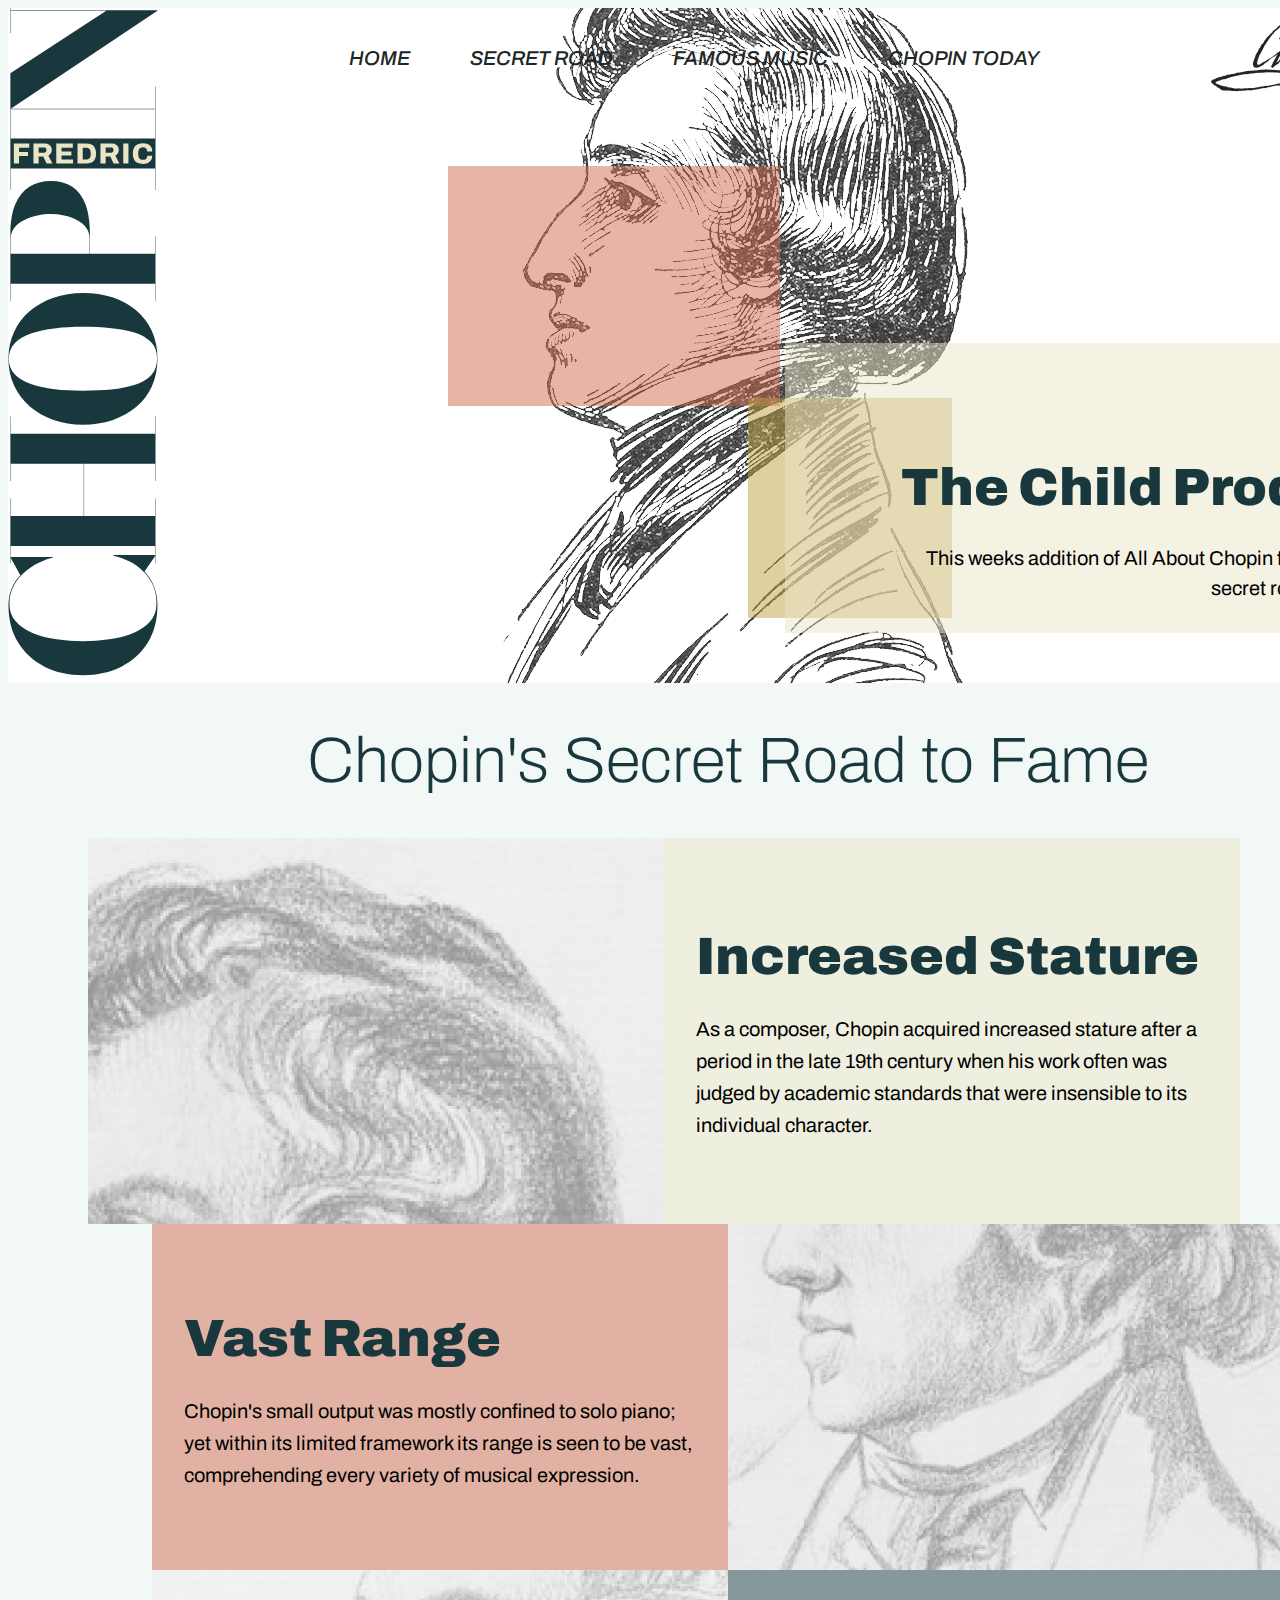
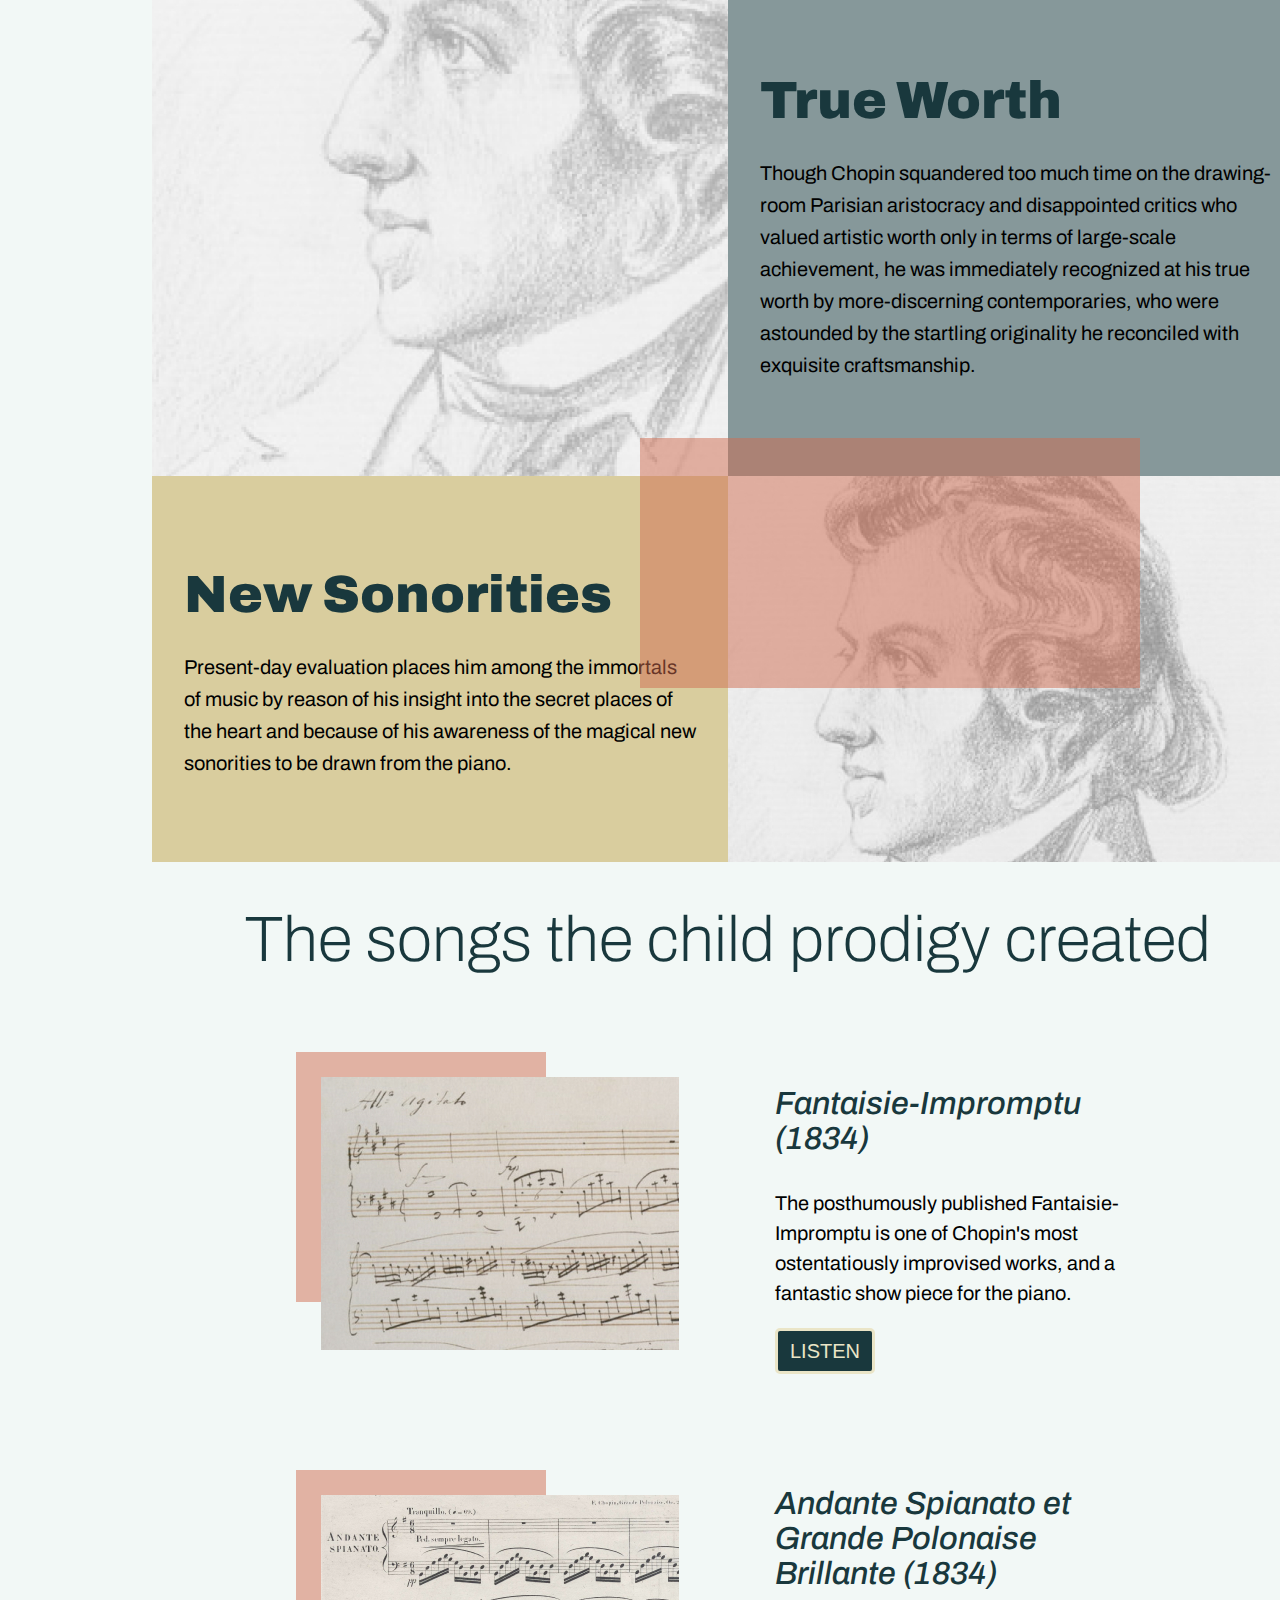
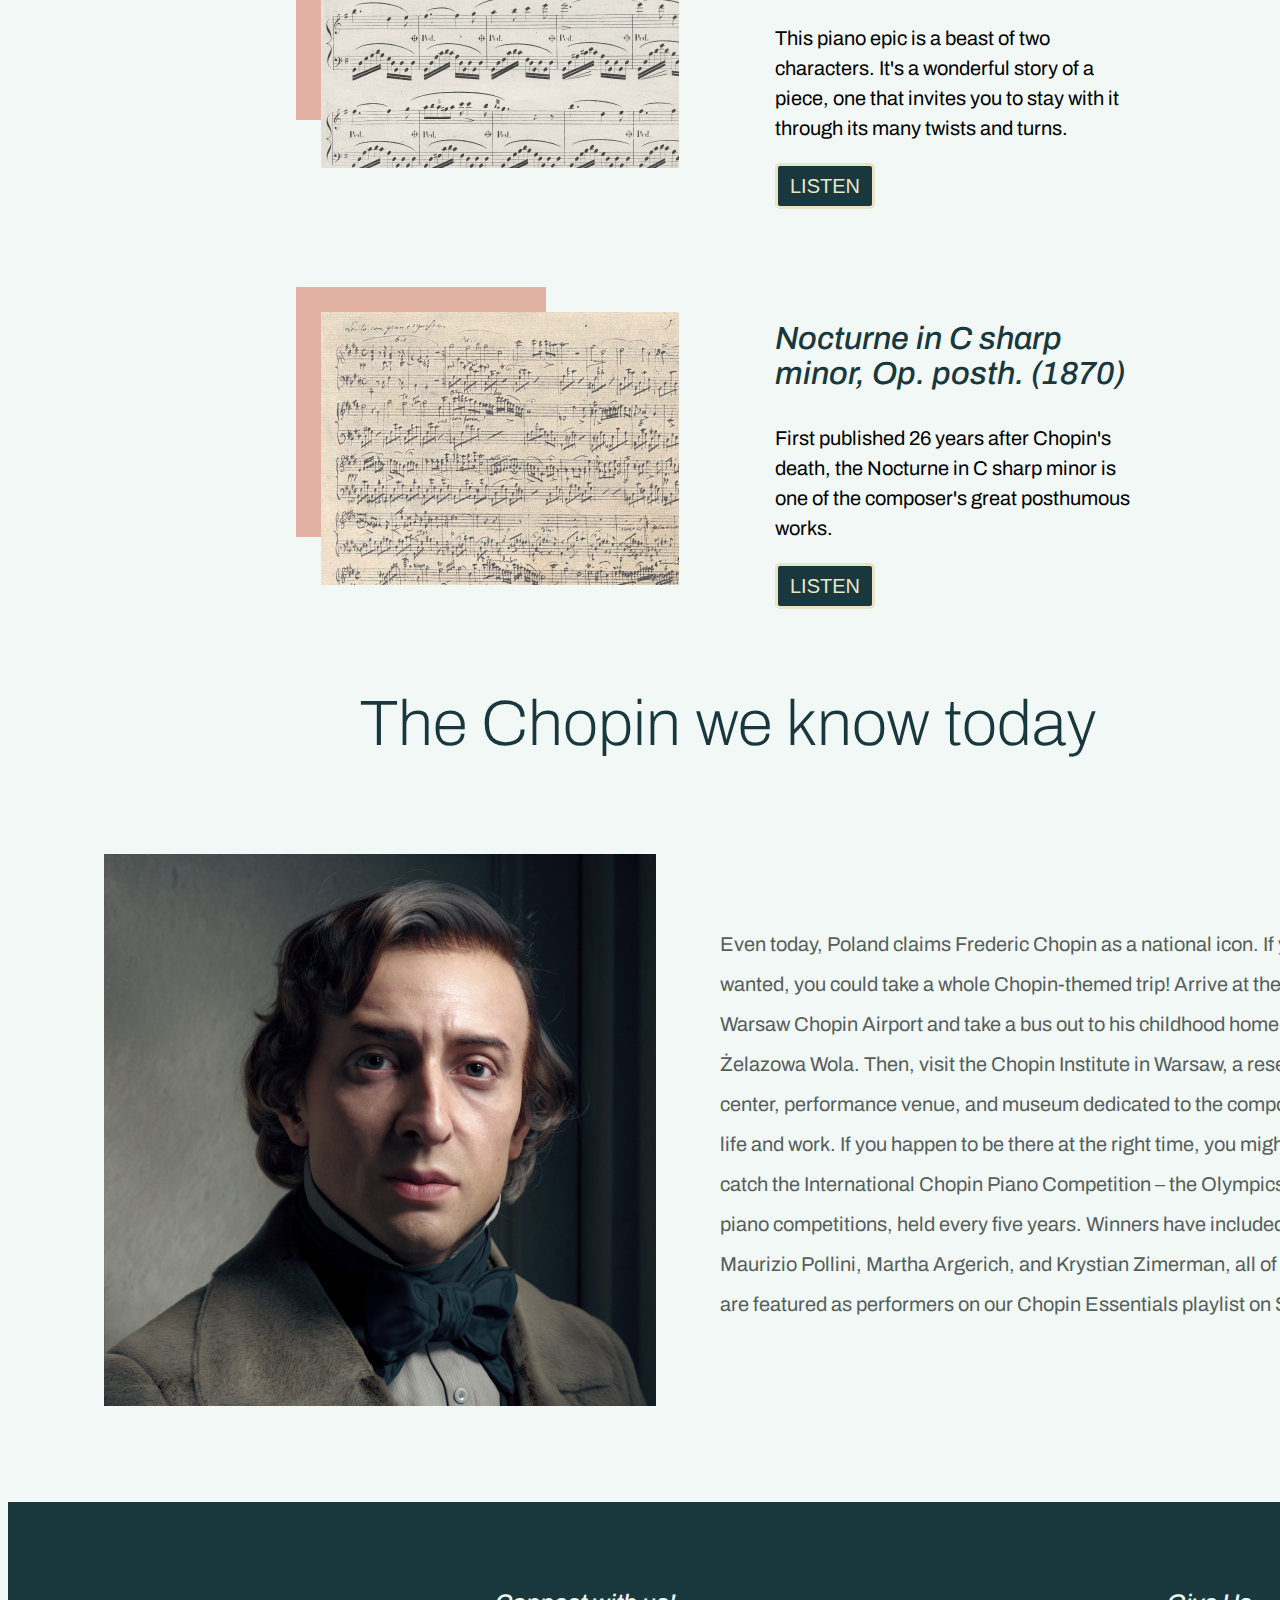
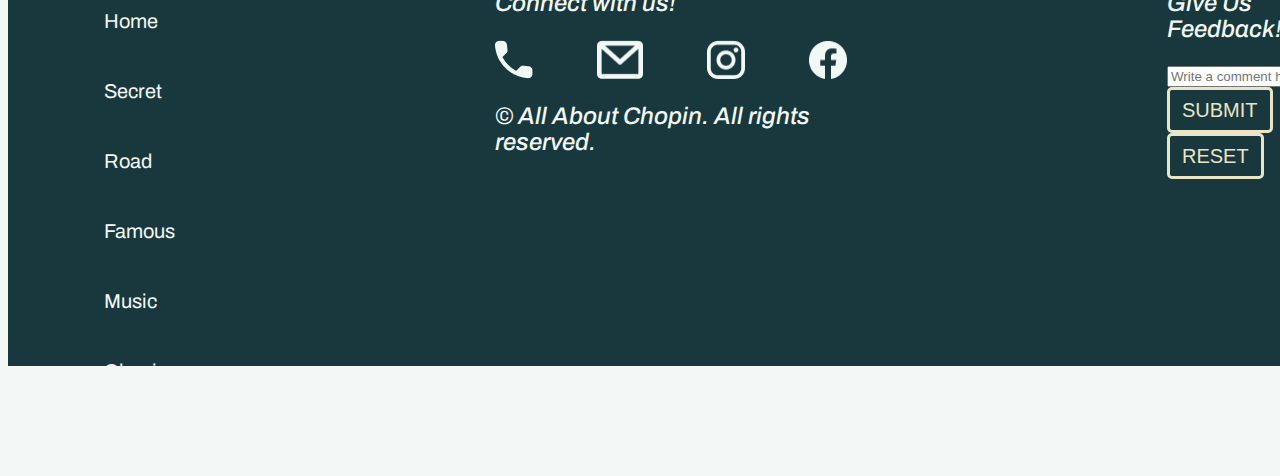
==== commit dd09da65: "class updates 4/27" ====
--- a/index.html
+++ b/index.html
@@ -4,6 +4,12 @@
 		<meta charset="UTF-8" />
 		<meta http-equiv="X-UA-Compatible" content="IE=edge" />
 		<meta name="viewport" content="width=device-width, initial-scale=1.0" />
+		<link
+			rel="stylesheet"
+			href="https://cdnjs.cloudflare.com/ajax/libs/font-awesome/6.4.0/css/all.min.css"
+			integrity="sha512-iecdLmaskl7CVkqkXNQ/ZH/XLlvWZOJyj7Yy7tcenmpD1ypASozpmT/E0iPtmFIB46ZmdtAc9eNBvH0H/ZpiBw=="
+			crossorigin="anonymous"
+			referrerpolicy="no-referrer" />
 		<link rel="stylesheet" href="style.css" />
 		<title>Biography Site</title>
 	</head>
@@ -40,12 +46,7 @@
 				</div>
 			</div>
 			<div class="back-btn">
-				<a href="#home"
-					><i
-						><iconify-icon
-							icon="mdi:arrow-up-circle-outline"
-							style="color: #202624"></iconify-icon></i
-				></a>
+				<a href="#home"><i class="fa-solid fa-arrow-up"></i></a>
 			</div>
 
 			<div class="road-to-fame" id="road-to-fame">
@@ -62,6 +63,7 @@
 							standards that were insensible to its individual character.
 						</p>
 					</div>
+					<div class="color-block"></div>
 				</div>
 				<div class="section2">
 					<div class="info2">
@@ -121,7 +123,7 @@
 							most ostentatiously improvised works, and a fantastic show piece
 							for the piano.
 						</p>
-						<button>listen</button>
+						<a href="https://youtu.be/Gus4dnQuiGk"><button>listen</button></a>
 					</div>
 				</div>
 
@@ -140,7 +142,7 @@
 							story of a piece, one that invites you to stay with it through its
 							many twists and turns.
 						</p>
-						<button>listen</button>
+						<a href="https://youtu.be/jJ130s7BiSM"><button>listen</button></a>
 					</div>
 				</div>
 				<div class="pic-info">
@@ -157,7 +159,7 @@
 							First published 26 years after Chopin's death, the Nocturne in C
 							sharp minor is one of the composer's great posthumous works.
 						</p>
-						<button>listen</button>
+						<a href="https://youtu.be/DqpPRj6UZqc"><button>listen</button></a>
 					</div>
 				</div>
 			</div>
@@ -220,5 +222,6 @@
 				</form>
 			</div>
 		</div>
+		<script src="script.js"></script>
 	</body>
 </html>
--- a/style.css
+++ b/style.css
@@ -62,8 +62,6 @@
 }
 .back-btn a {
 	font-size: 24px;
-	/* background: url("https://api.iconify.design/mdi/arrow-up-circle-outline.svg")
-		no-repeat center center / contain; */
 }
 .back-btn {
 	position: fixed;
@@ -71,7 +69,9 @@
 	color: var(--secondary);
 	right: 15px;
 	bottom: 15px;
-}
+	display: none;
+}
+
 button:hover {
 	background-color: var(--accent2);
 	color: var(--secondary);
@@ -198,6 +198,19 @@
 .section1 {
 	background-color: var(--accent250);
 	height: 386px;
+	position: relative;
+	left: -4em;
+}
+.section1::before {
+	content: "";
+	display: block;
+	z-index: -1000px;
+	width: 500px;
+	height: 250px;
+	background: var(--primary50);
+	position: absolute;
+	top: 1200px;
+	right: 100px;
 }
 .section2 {
 	background-color: var(--primary50);
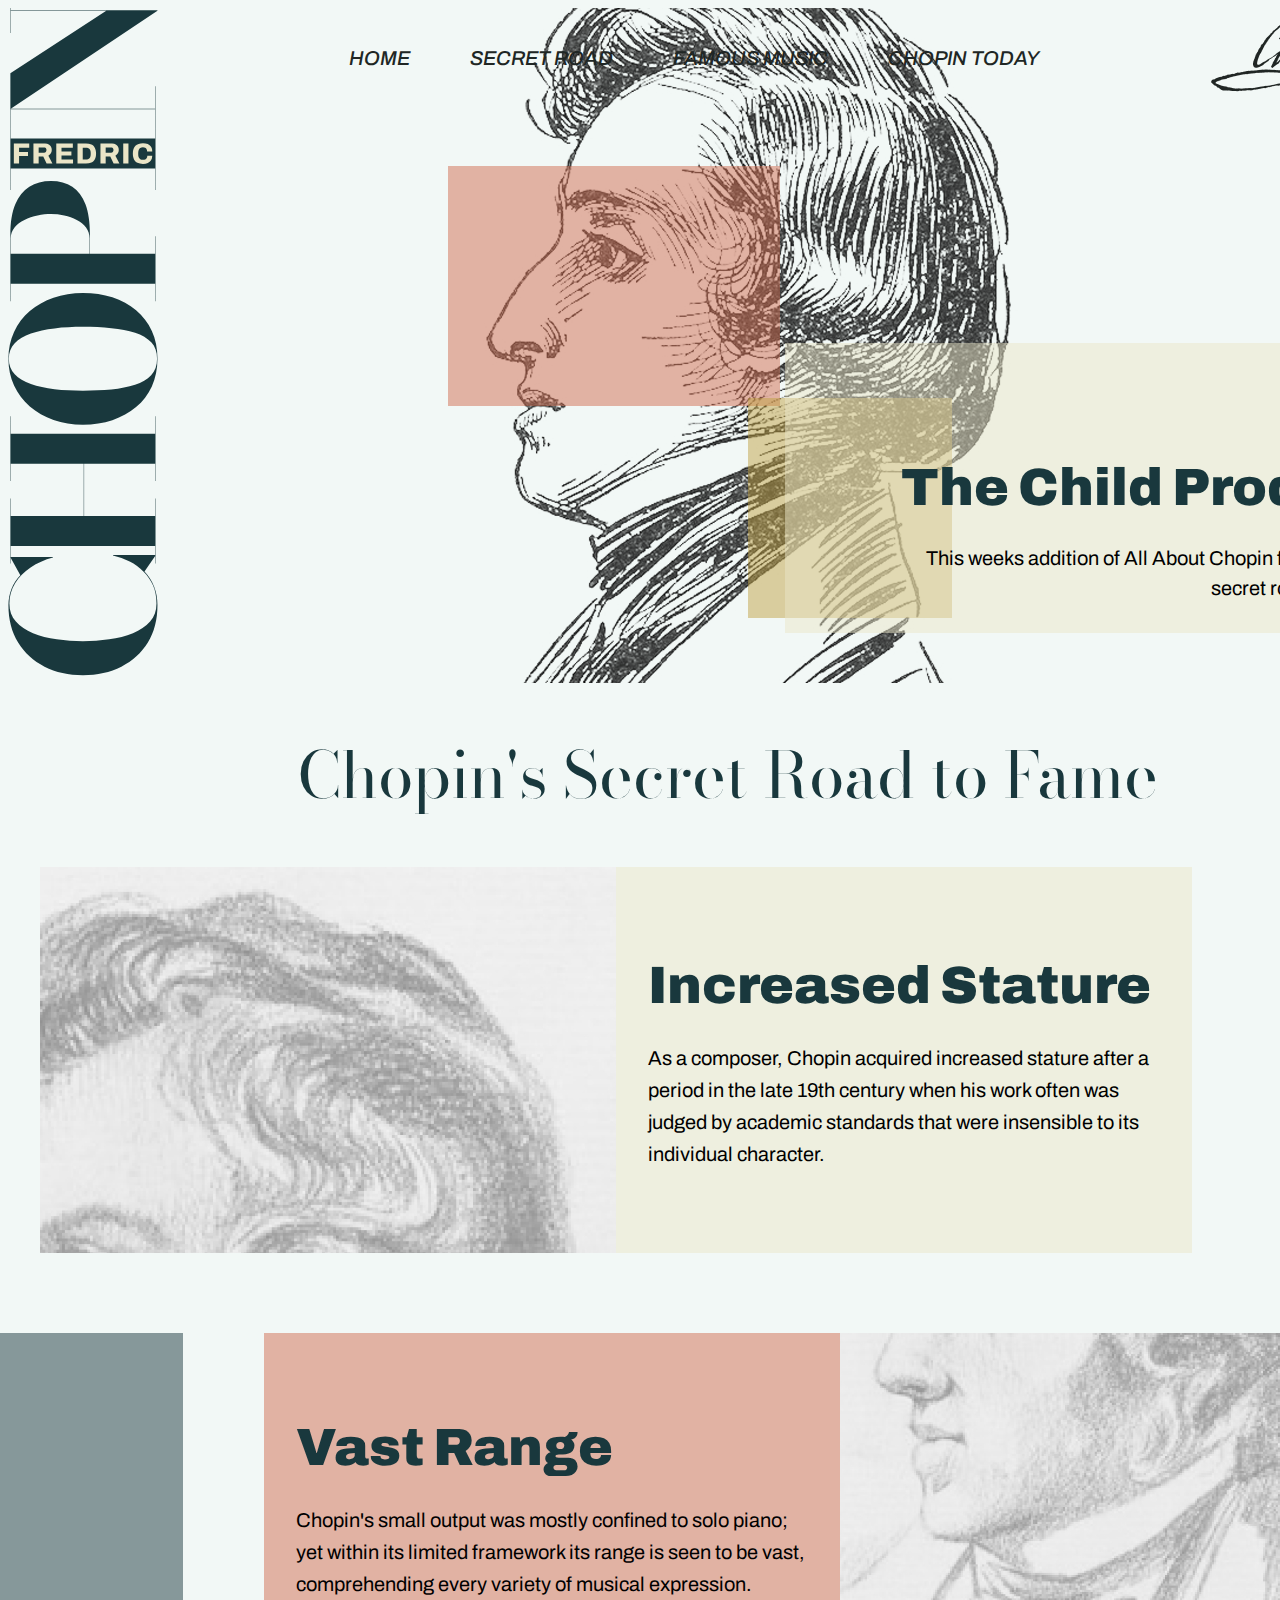
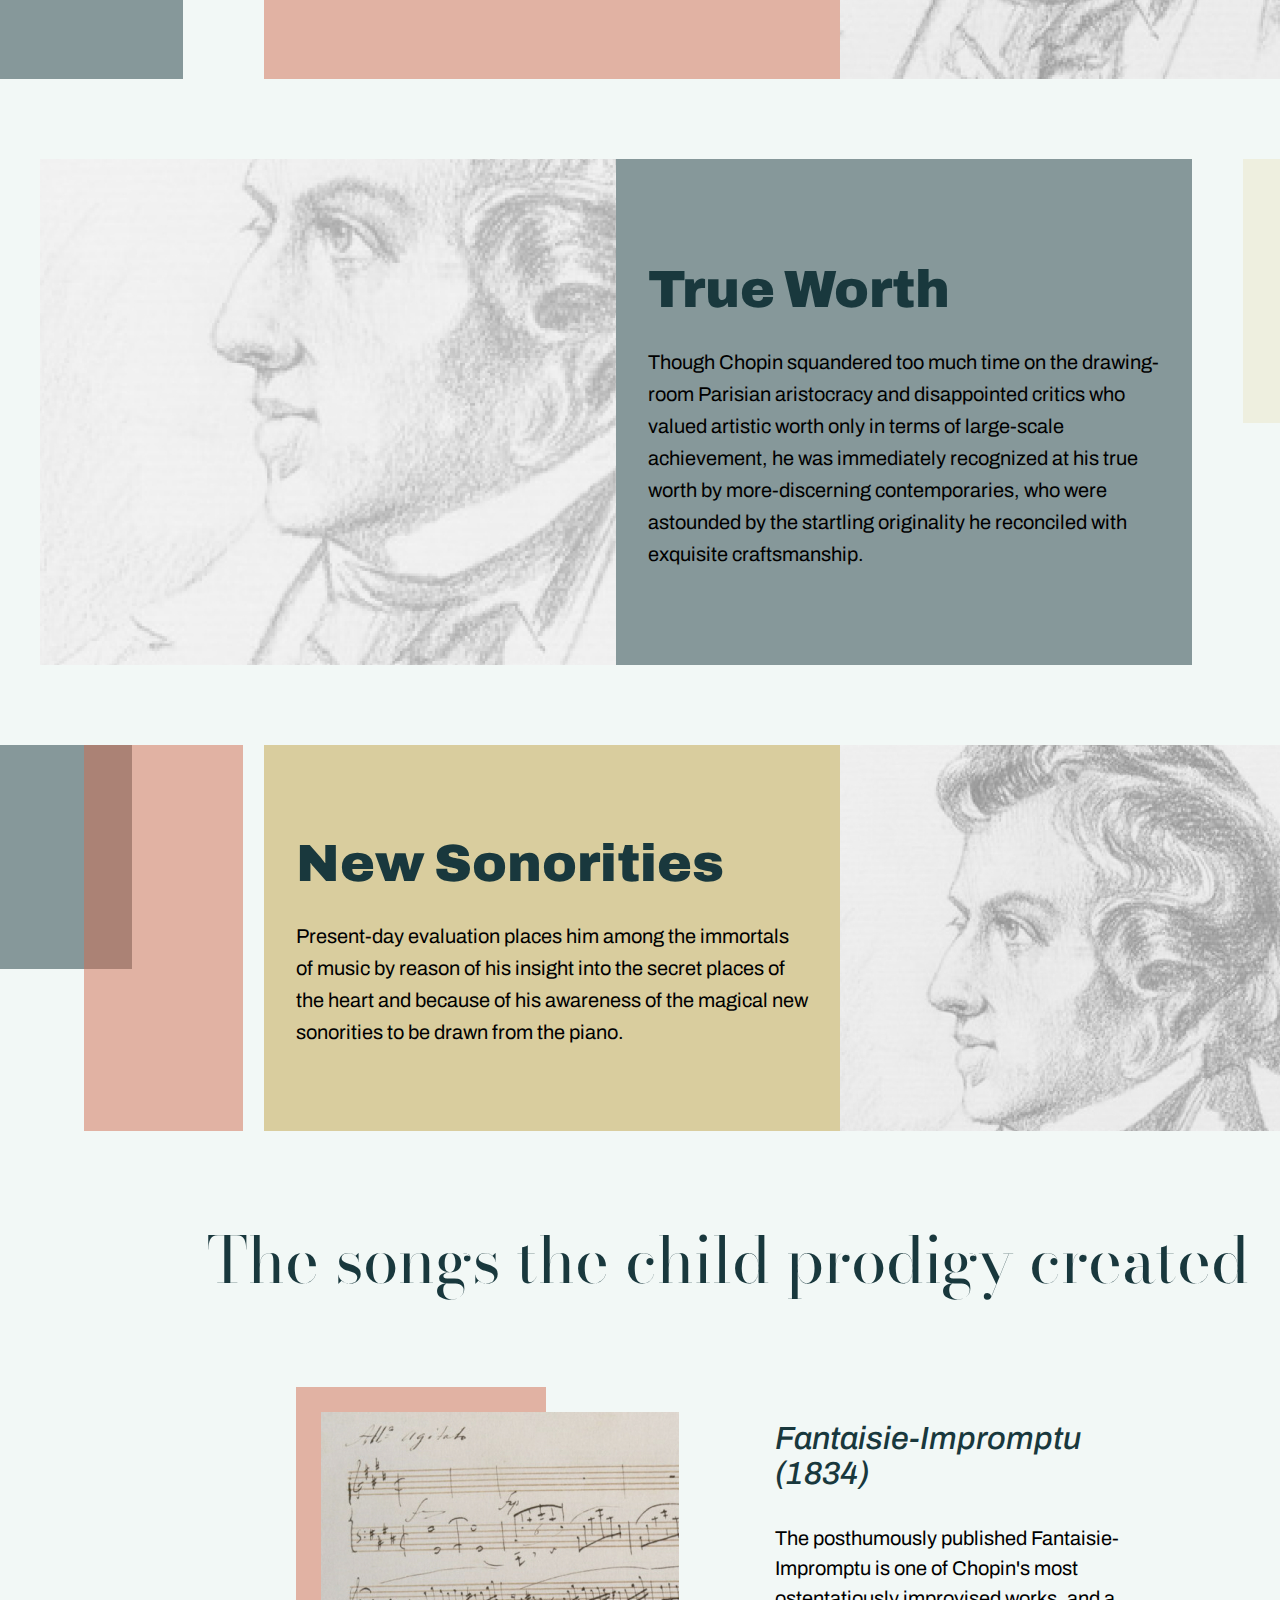
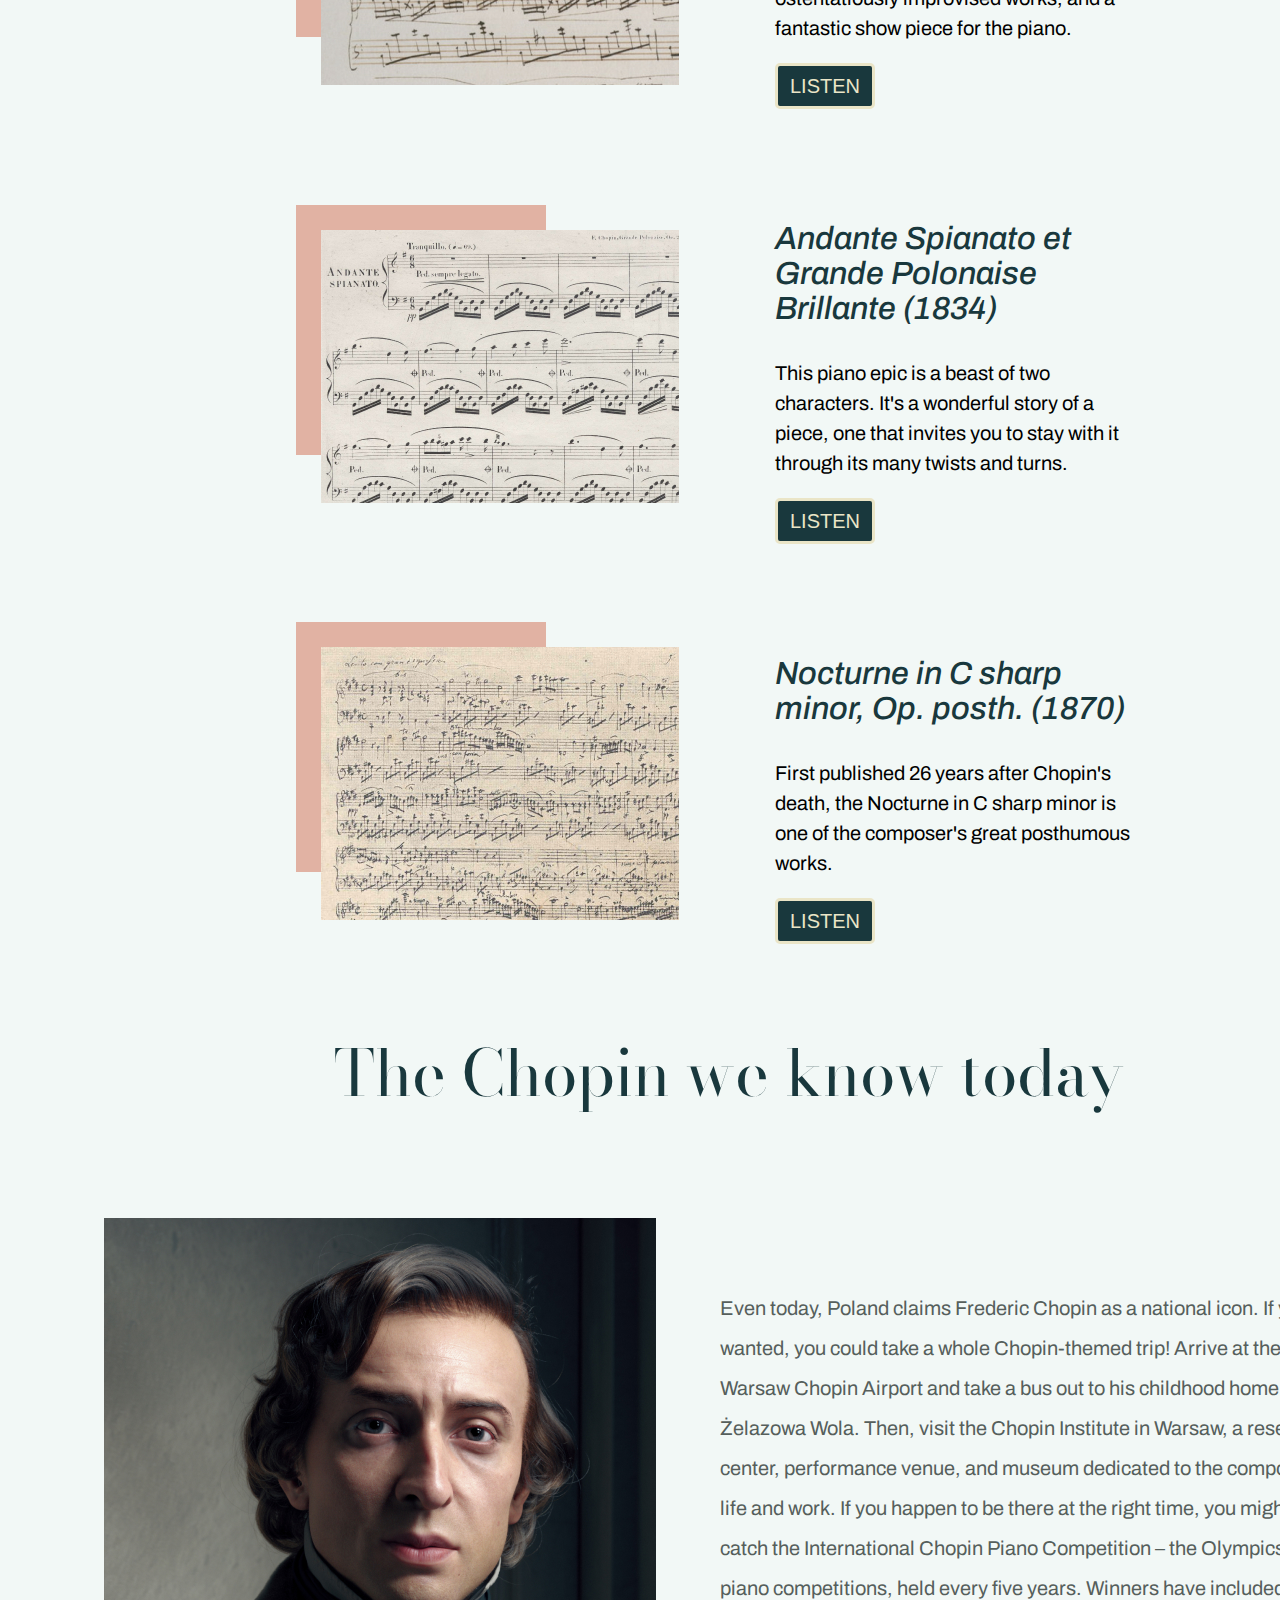
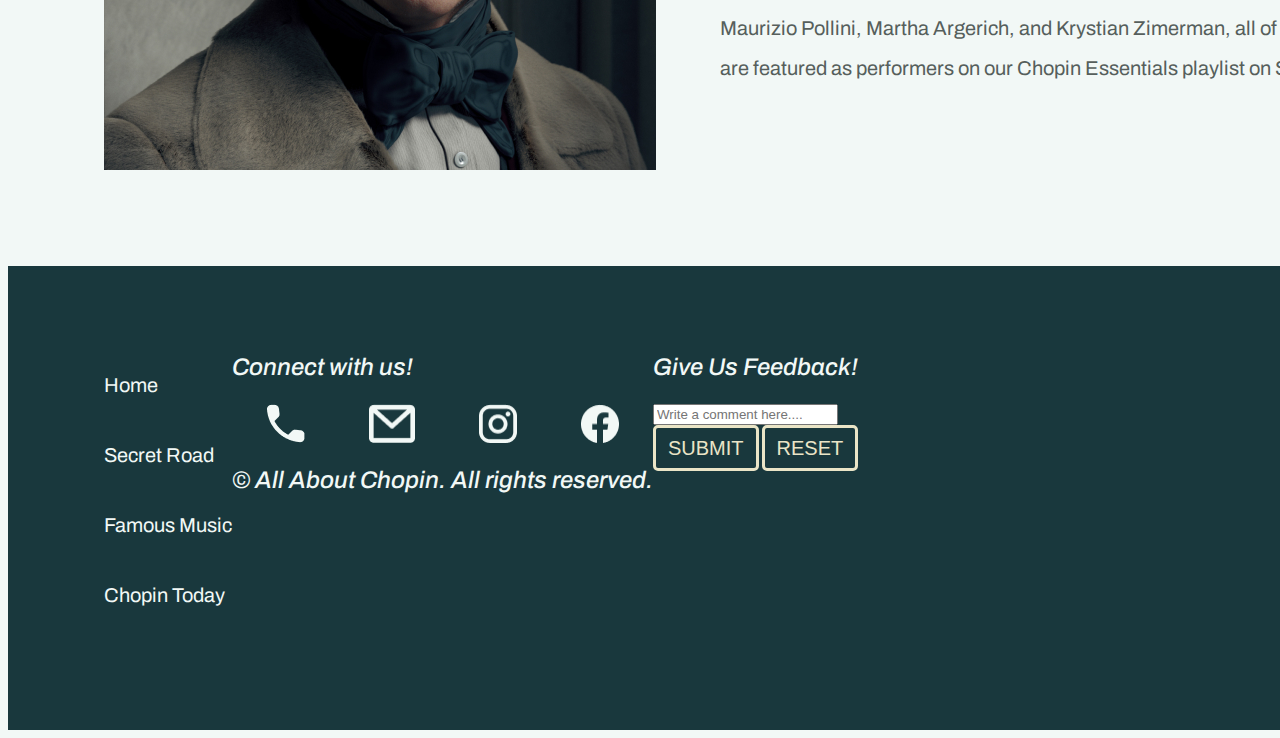
==== commit edd0d34d: "updates 5/3" ====
--- a/index.html
+++ b/index.html
@@ -170,8 +170,6 @@
 						<img
 							src="img/chopin-img.jpg"
 							alt="Fully rendered image of Fredric Chopin" />
-						<div class="box-blue"></div>
-						<div class="box-gold"></div>
 					</div>
 					<div class="last-info">
 						<p>
@@ -195,7 +193,7 @@
 					<p>Home<br />Secret Road<br />Famous Music<br />Chopin Today</p>
 				</div>
 				<div class="contact-info">
-					<div>
+					<div class="connect">
 						<p>Connect with us!</p>
 					</div>
 					<div class="icons">
--- a/style.css
+++ b/style.css
@@ -21,8 +21,11 @@
 /* fonts settings */
 h1 {
 	font-size: 64px;
-	font-weight: 200;
+	font-style: regular;
+	/* font-weight: 200; */
+	font-weight: 400;
 	color: var(--secondary);
+	font-family: "Bodoni Moda", serif;
 }
 h2 {
 	font-size: 52.5px;
@@ -62,14 +65,16 @@
 }
 .back-btn a {
 	font-size: 24px;
+	color: var(--secondary);
 }
 .back-btn {
 	position: fixed;
-	z-index: 1000px;
-	color: var(--secondary);
 	right: 15px;
 	bottom: 15px;
 	display: none;
+}
+.back-btn a:hover {
+	color: var(--primary);
 }
 
 button:hover {
@@ -119,7 +124,7 @@
 /* name title */
 .hero {
 	position: relative;
-	background: url(img/better-hero-img.jpg);
+	background: url(img/better-hero-crop.png);
 	height: 75vh;
 	background-size: cover;
 	background-position: center;
@@ -193,36 +198,98 @@
 	display: flex;
 	justify-content: center;
 	align-items: center;
+	margin-bottom: 5em;
 }
 
 .section1 {
 	background-color: var(--accent250);
 	height: 386px;
 	position: relative;
-	left: -4em;
+	left: -7em;
 }
 .section1::before {
 	content: "";
 	display: block;
 	z-index: -1000px;
-	width: 500px;
-	height: 250px;
+	width: 189px;
+	height: 224px;
 	background: var(--primary50);
 	position: absolute;
-	top: 1200px;
-	right: 100px;
+	top: 0px;
+	right: -300px;
 }
 .section2 {
 	background-color: var(--primary50);
 	height: 346px;
+	position: relative;
+	right: -7em;
+}
+.section2::before {
+	content: "";
+	display: block;
+	z-index: -1000px;
+	width: 189px;
+	height: 346px;
+	background: var(--secondary50);
+	position: absolute;
+	top: 0px;
+	left: -270px;
 }
 .section3 {
 	background-color: var(--secondary50);
 	height: 506px;
+	position: relative;
+	left: -7em;
+}
+.section3::before {
+	content: "";
+	display: block;
+	z-index: -1000px;
+	width: 219px;
+	height: 264px;
+	background: var(--accent250);
+	position: absolute;
+	top: 0px;
+	right: -270px;
+}
+.section3::after {
+	content: "";
+	display: block;
+	z-index: -1000px;
+	width: 80px;
+	height: 506px;
+	background: var(--accent50);
+	position: absolute;
+	top: 0px;
+	right: -270px;
 }
 .section4 {
 	background-color: var(--accent50);
 	height: 386px;
+	position: relative;
+	right: -7em;
+}
+.section4::before {
+	content: "";
+	display: block;
+	z-index: -1000px;
+	width: 138px;
+	height: 224px;
+	background: var(--secondary50);
+	position: absolute;
+	top: 0px;
+	left: -270px;
+}
+.section4::after {
+	content: "";
+	display: block;
+	z-index: -1000px;
+	width: 159px;
+	height: 386px;
+	background: var(--primary50);
+	position: absolute;
+	top: 0px;
+	left: -180px;
 }
 .info1 {
 	justify-content: left;
@@ -324,6 +391,17 @@
 	line-height: 40px;
 	color: var(--gray700);
 	padding-top: 2.5em;
+}
+.photo > img::after {
+	content: "";
+	display: block;
+	z-index: -1000px;
+	width: 240px;
+	height: 240px;
+	background: var(--secondary50);
+	position: absolute;
+	bottom: 100px;
+	right: 270px;
 }
 
 /* footer */
@@ -332,7 +410,9 @@
 	height: 336px;
 	/* top right bottom left  */
 	padding: 4em 6em;
-	display: flex;
+	align-type: center;
+	display: flex;
+	margin: 0 auto;
 }
 
 .site-map p {
@@ -344,7 +424,11 @@
 	display: inline-block;
 	justify-content: center;
 	align-items: center;
-	margin: 0 20em;
+	/* margin: 0 20em; */
+}
+
+.connect p {
+	align-items: center;
 }
 
 .contact-info p {
@@ -355,6 +439,7 @@
 }
 .icons {
 	display: flex;
+	justify-content: center;
 	gap: 4em;
 }
 
@@ -365,3 +450,6 @@
 	font-style: italic;
 	color: var(--gray100);
 }
+form {
+	justify-content: right;
+}
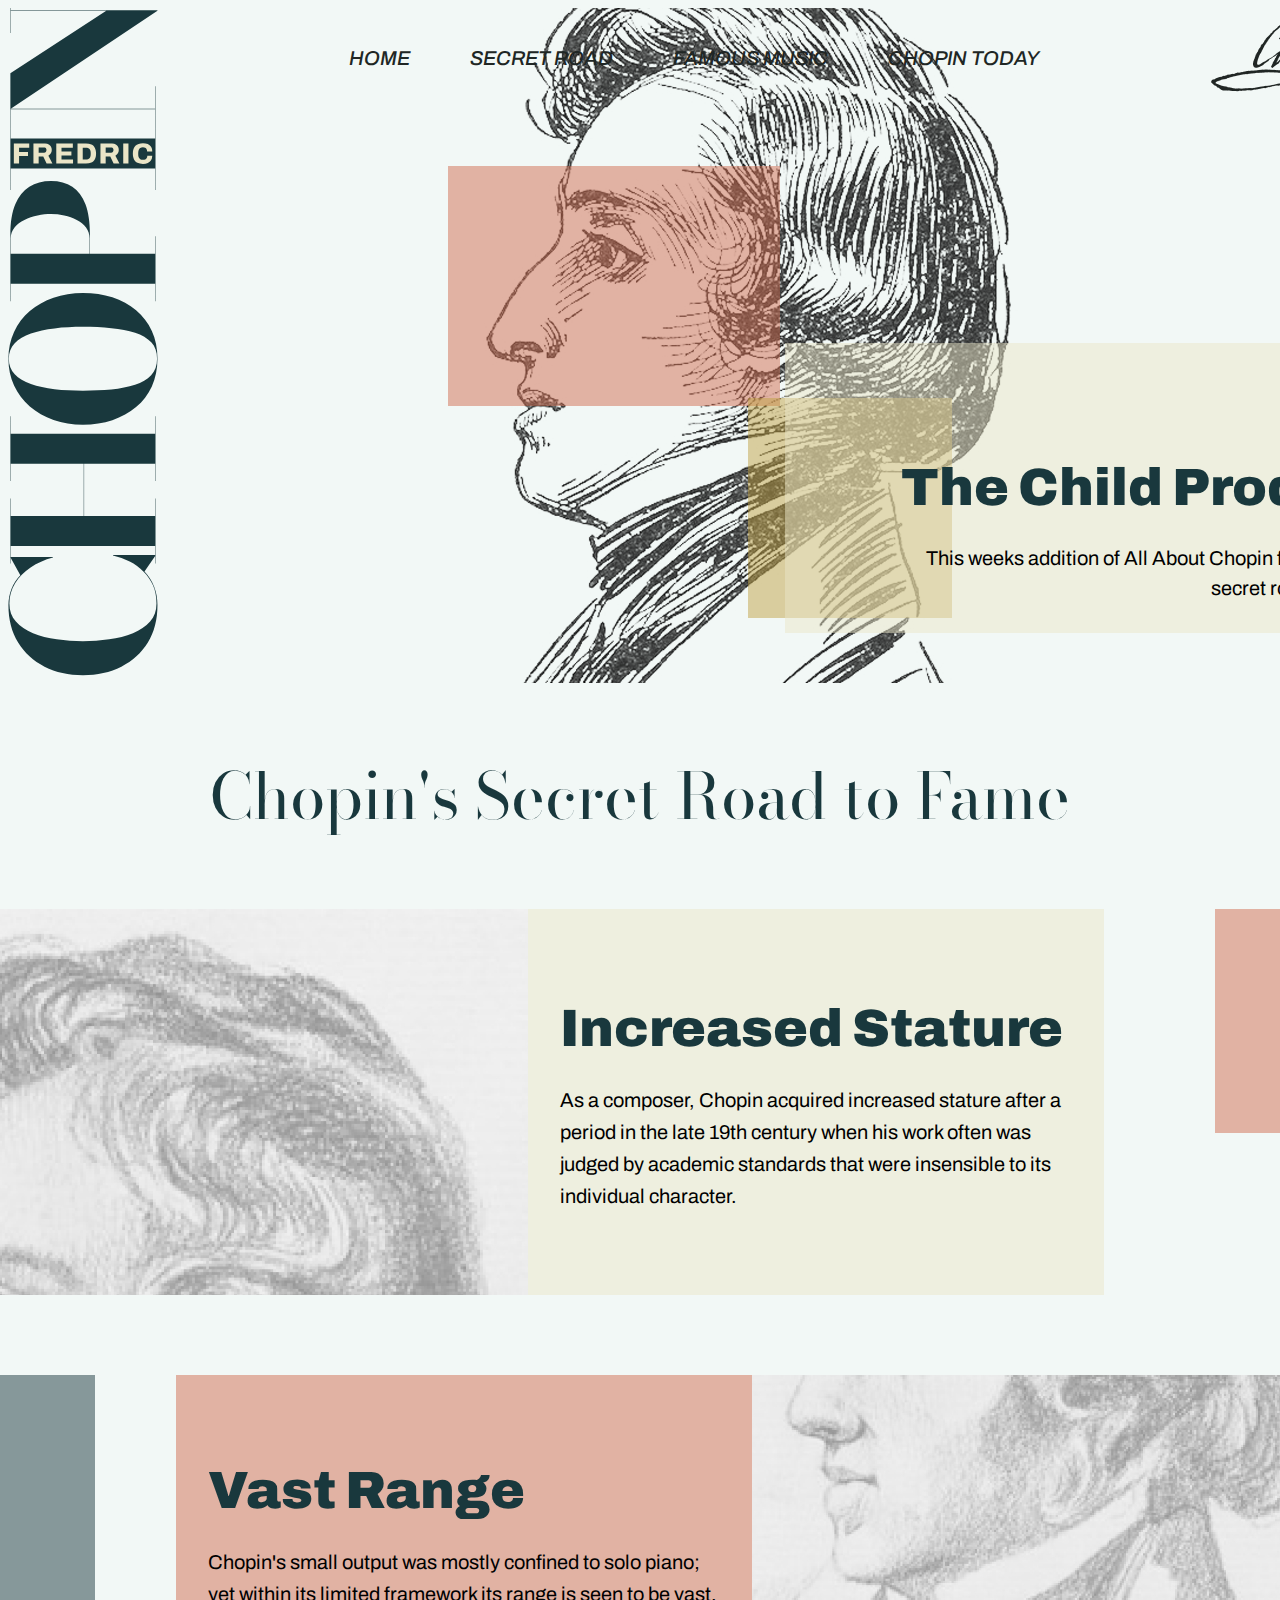
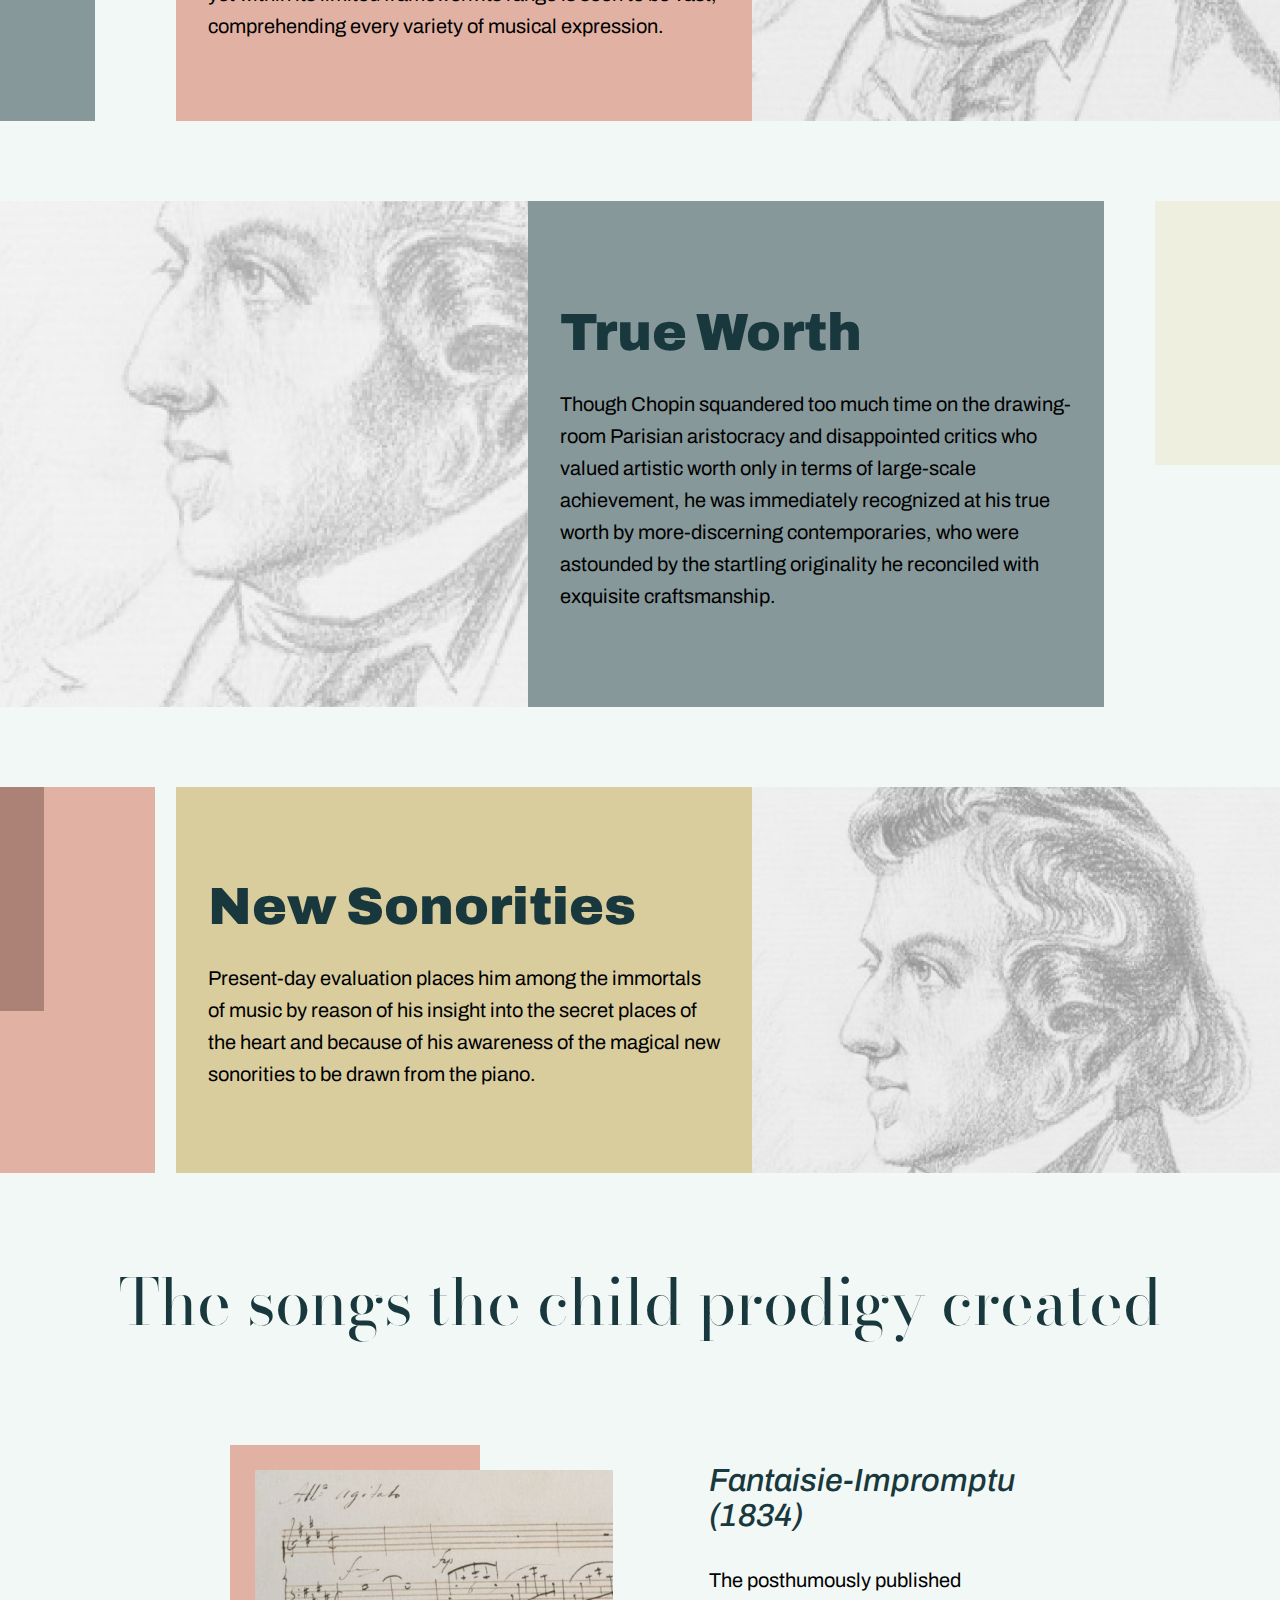
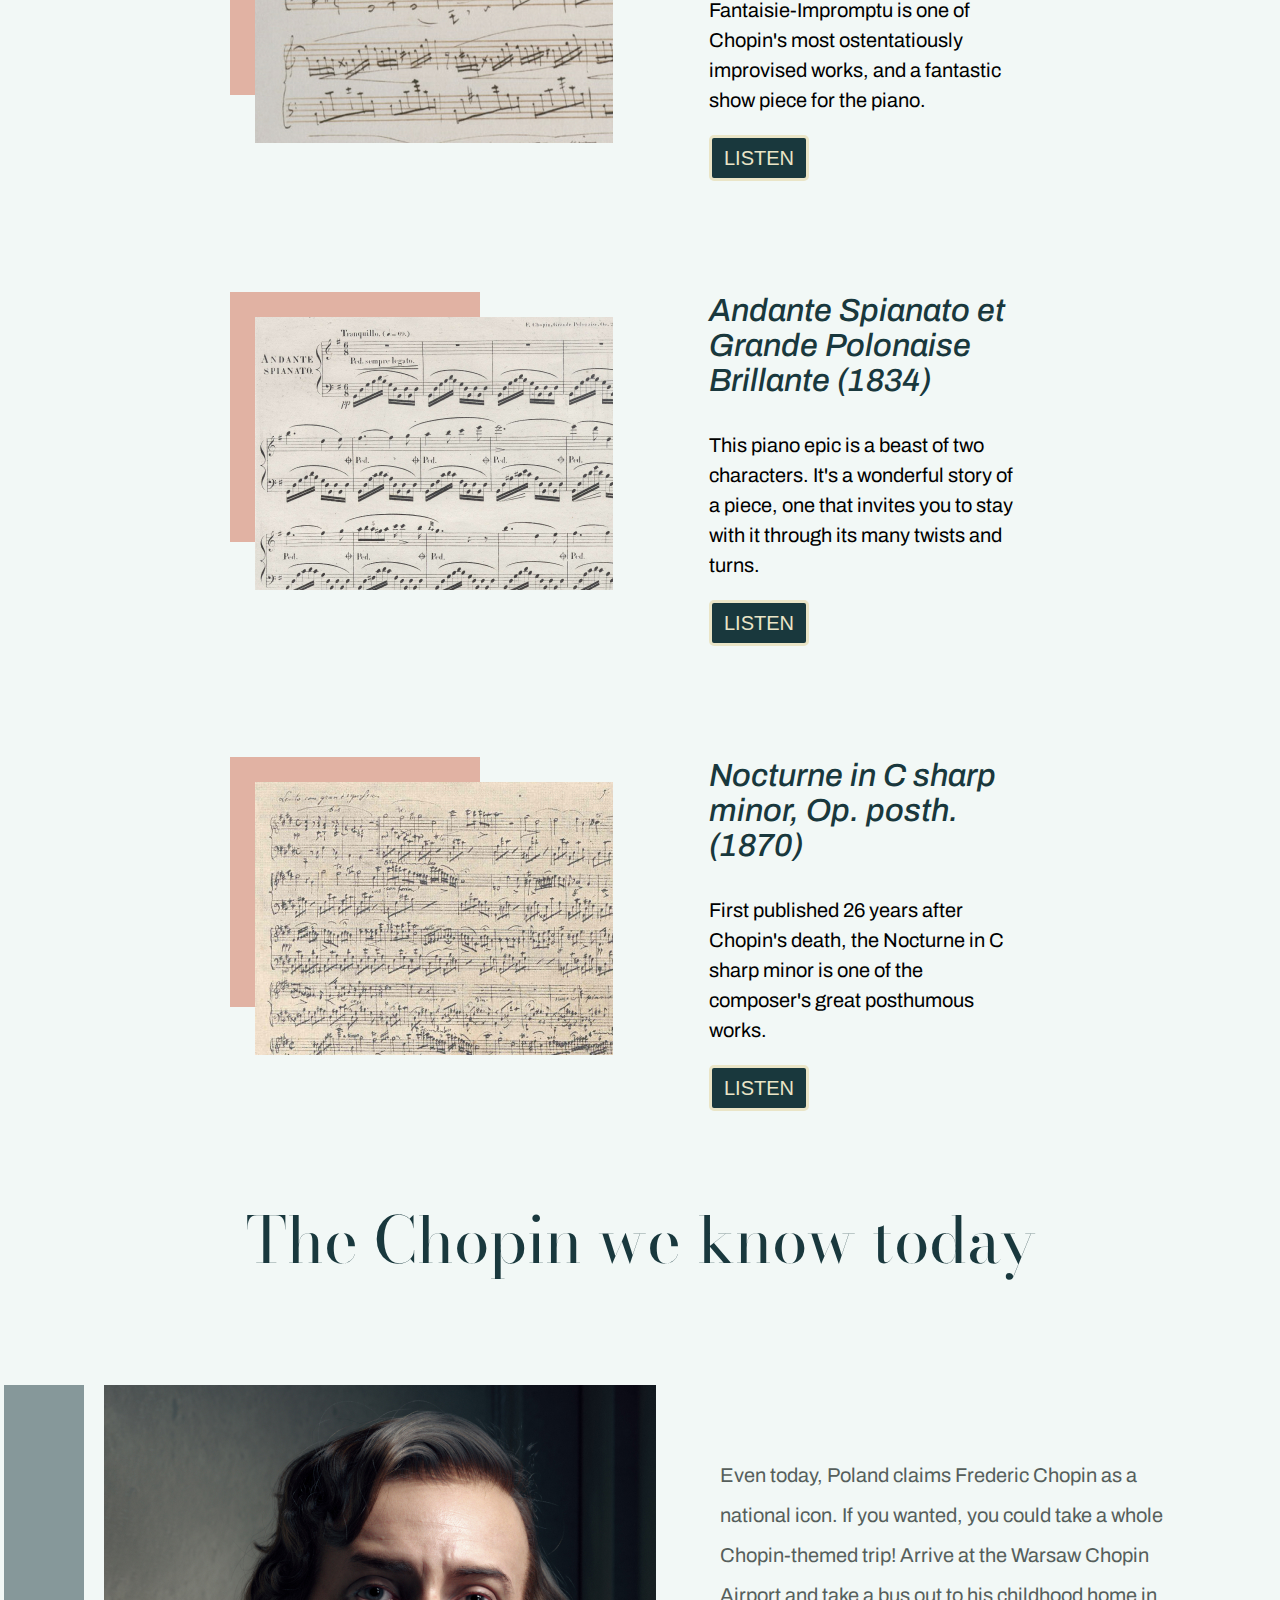
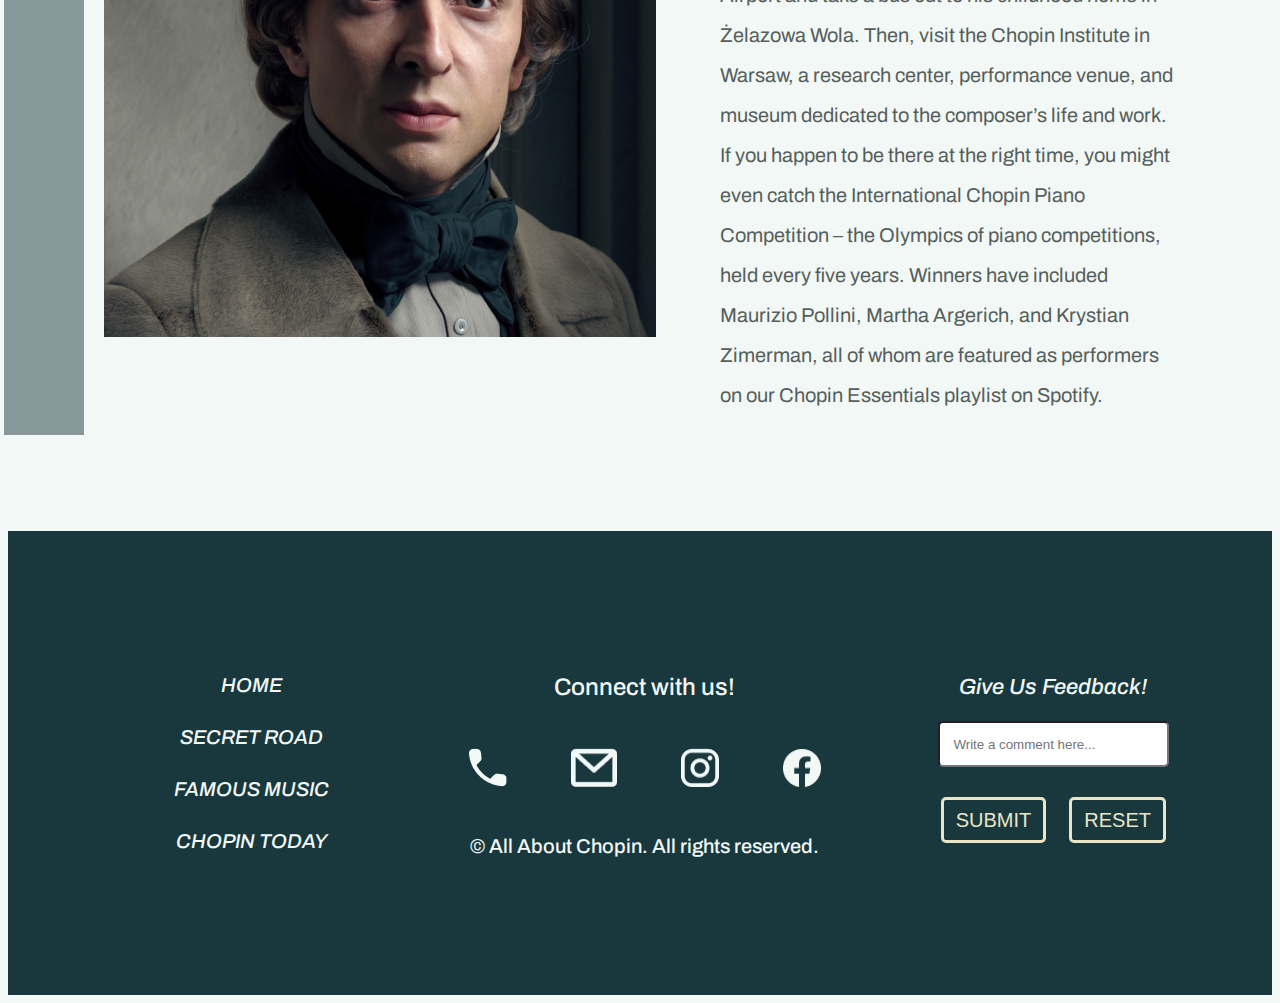
==== commit ee6835e8: "updates 5/4" ====
--- a/index.html
+++ b/index.html
@@ -20,7 +20,7 @@
 					<div class="spacer"></div>
 					<nav>
 						<ul>
-							<li><a href="#hero">Home</a></li>
+							<li><a href="#home">Home</a></li>
 							<li><a href="#road-to-fame">Secret Road</a></li>
 							<li><a href="#music-section">Famous Music</a></li>
 							<li><a href="#chopin-section">Chopin Today</a></li>
@@ -33,6 +33,7 @@
 				<div class="hero-title">
 					<img src="img/name-title2.svg" alt="Fredric Chopin" />
 				</div>
+				<div class="hero-boxes"></div>
 				<div class="box1"></div>
 				<div class="box2"></div>
 				<div class="box3">
@@ -43,6 +44,7 @@
 							secret road to fame.
 						</p>
 					</div>
+				</div>
 				</div>
 			</div>
 			<div class="back-btn">
@@ -167,7 +169,7 @@
 				<h1>The Chopin we know today</h1>
 				<div class="info-part">
 					<div class="photo">
-						<img
+						<img class="last-photo"
 							src="img/chopin-img.jpg"
 							alt="Fully rendered image of Fredric Chopin" />
 					</div>
@@ -188,9 +190,14 @@
 					</div>
 				</div>
 			</div>
-			<div class="footer">
+			<footer>
 				<div class="site-map">
-					<p>Home<br />Secret Road<br />Famous Music<br />Chopin Today</p>
+					<ul>
+						<li><a href="#home">Home</a></li>
+						<li><a href="#road-to-fame">Secret Road</a></li>
+						<li><a href="#music-section">Famous Music</a></li>
+						<li><a href="#chopin-section">Chopin Today</a></li>
+					</ul>
 				</div>
 				<div class="contact-info">
 					<div class="connect">
@@ -202,7 +209,7 @@
 						<img src="img/instagram.png" alt="Find Us on Instagram" />
 						<img src="img/facebook.png" alt="Find Us on Facebook" />
 					</div>
-					<div>
+					<div class="copyright">
 						<p>&copy; All About Chopin. All rights reserved.</p>
 					</div>
 				</div>
@@ -213,12 +220,12 @@
 						<input
 							type="text"
 							id="fdback"
-							placeholder="Write a comment here...." />
+							placeholder="Write a comment here..." />
 					</div>
 					<button type="submit">Submit</button>
-					<button>Reset</button>
+					<button type="reset">Reset</button>
 				</form>
-			</div>
+			</footer>
 		</div>
 		<script src="script.js"></script>
 	</body>
--- a/style.css
+++ b/style.css
@@ -26,6 +26,10 @@
 	font-weight: 400;
 	color: var(--secondary);
 	font-family: "Bodoni Moda", serif;
+	margin: 1em 0em;
+	display: flex;
+	justify-content: center;
+	align-items: center;
 }
 h2 {
 	font-size: 52.5px;
@@ -58,6 +62,11 @@
 	padding: 5px 12px;
 	transition: background-color 0.5s;
 }
+button:hover {
+	background-color: var(--accent2);
+	color: var(--secondary);
+	border-color: var(--secondary);
+}
 
 /* back button settings */
 html {
@@ -65,22 +74,17 @@
 }
 .back-btn a {
 	font-size: 24px;
-	color: var(--secondary);
+	color: var(--primary);
 }
 .back-btn {
 	position: fixed;
 	right: 15px;
 	bottom: 15px;
 	display: none;
+	z-index: 1000;
 }
 .back-btn a:hover {
-	color: var(--primary);
-}
-
-button:hover {
-	background-color: var(--accent2);
-	color: var(--secondary);
-	border-color: var(--secondary);
+	color: var(--accent);
 }
 
 /* document settings */
@@ -92,6 +96,7 @@
 	width: 1440px;
 	margin: 0 auto;
 }
+
 /* navigation */
 .navigation {
 	height: 100px;
@@ -101,11 +106,11 @@
 	padding: 0 3em;
 	/* top right bottom left  */
 }
-
 nav {
 	padding-left: 5em;
 }
-nav li {
+nav li,
+footer li {
 	list-style-type: none;
 	justify-content: center;
 	font-size: 20px;
@@ -121,6 +126,7 @@
 nav ul {
 	display: flex;
 }
+
 /* name title */
 .hero {
 	position: relative;
@@ -135,7 +141,6 @@
 	top: 0;
 	bottom: 0;
 }
-
 .hero-title img {
 	height: 100%;
 }
@@ -143,9 +148,6 @@
 	background-image: cover;
 }
 /* nav boxes */
-.hero-boxes {
-	position: relative;
-}
 .box1 {
 	background-color: var(--primary50);
 	width: 332px;
@@ -392,27 +394,36 @@
 	color: var(--gray700);
 	padding-top: 2.5em;
 }
-.photo > img::after {
-	content: "";
-	display: block;
-	z-index: -1000px;
-	width: 240px;
-	height: 240px;
+.photo {
+	position: relative;
+}
+.photo::before {
+	content: "";
+	position: absolute;
+	display: block;
+	width: 80px;
 	background: var(--secondary50);
-	position: absolute;
-	bottom: 100px;
-	right: 270px;
+	z-index: -1000;
+	top: 0;
+	bottom: 0;
+	left: -100px;
 }
 
 /* footer */
-.footer {
+footer {
 	background-color: var(--secondary);
 	height: 336px;
 	/* top right bottom left  */
 	padding: 4em 6em;
-	align-type: center;
-	display: flex;
-	margin: 0 auto;
+	text-align: center;
+	display: flex;
+	justify-content: space-between;
+	align-items: center;
+}
+
+footer a {
+	text-decoration: none;
+	color: var(--gray100);
 }
 
 .site-map p {
@@ -434,22 +445,33 @@
 .contact-info p {
 	font-size: 24px;
 	font-weight: 500;
-	font-style: italic;
 	color: var(--gray100);
 }
 .icons {
 	display: flex;
 	justify-content: center;
 	gap: 4em;
+}
+.copyright p {
+	font-size: 20px;
 }
 
 /* form within footer */
 form p {
-	font-size: 24px;
+	font-size: 22px;
 	font-weight: 500;
 	font-style: italic;
 	color: var(--gray100);
 }
-form {
-	justify-content: right;
-}
+.icons {
+	margin: 3em 0;
+}
+form input {
+	width: 200px;
+	padding: 1em;
+	justify-content: center;
+	border-radius: 5px;
+}
+form > button {
+	margin: 1.5em 0.5em;
+}
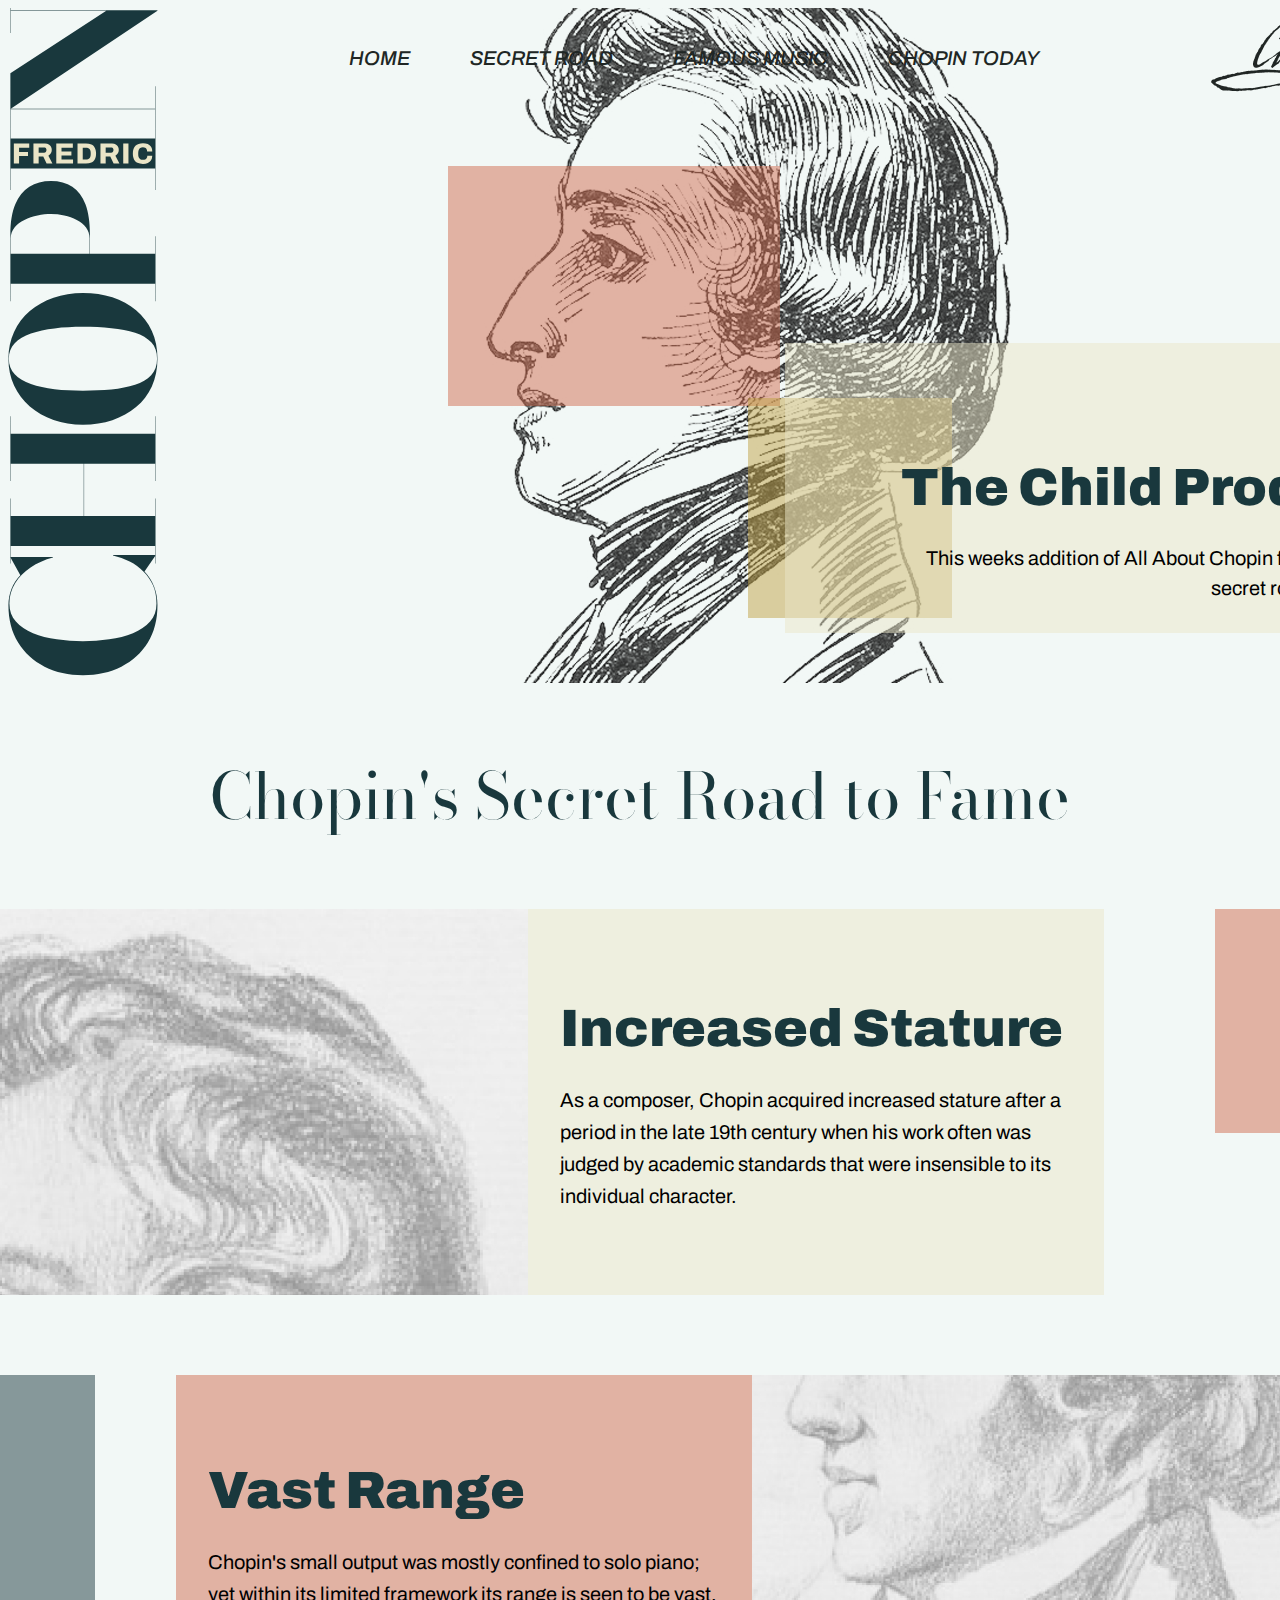
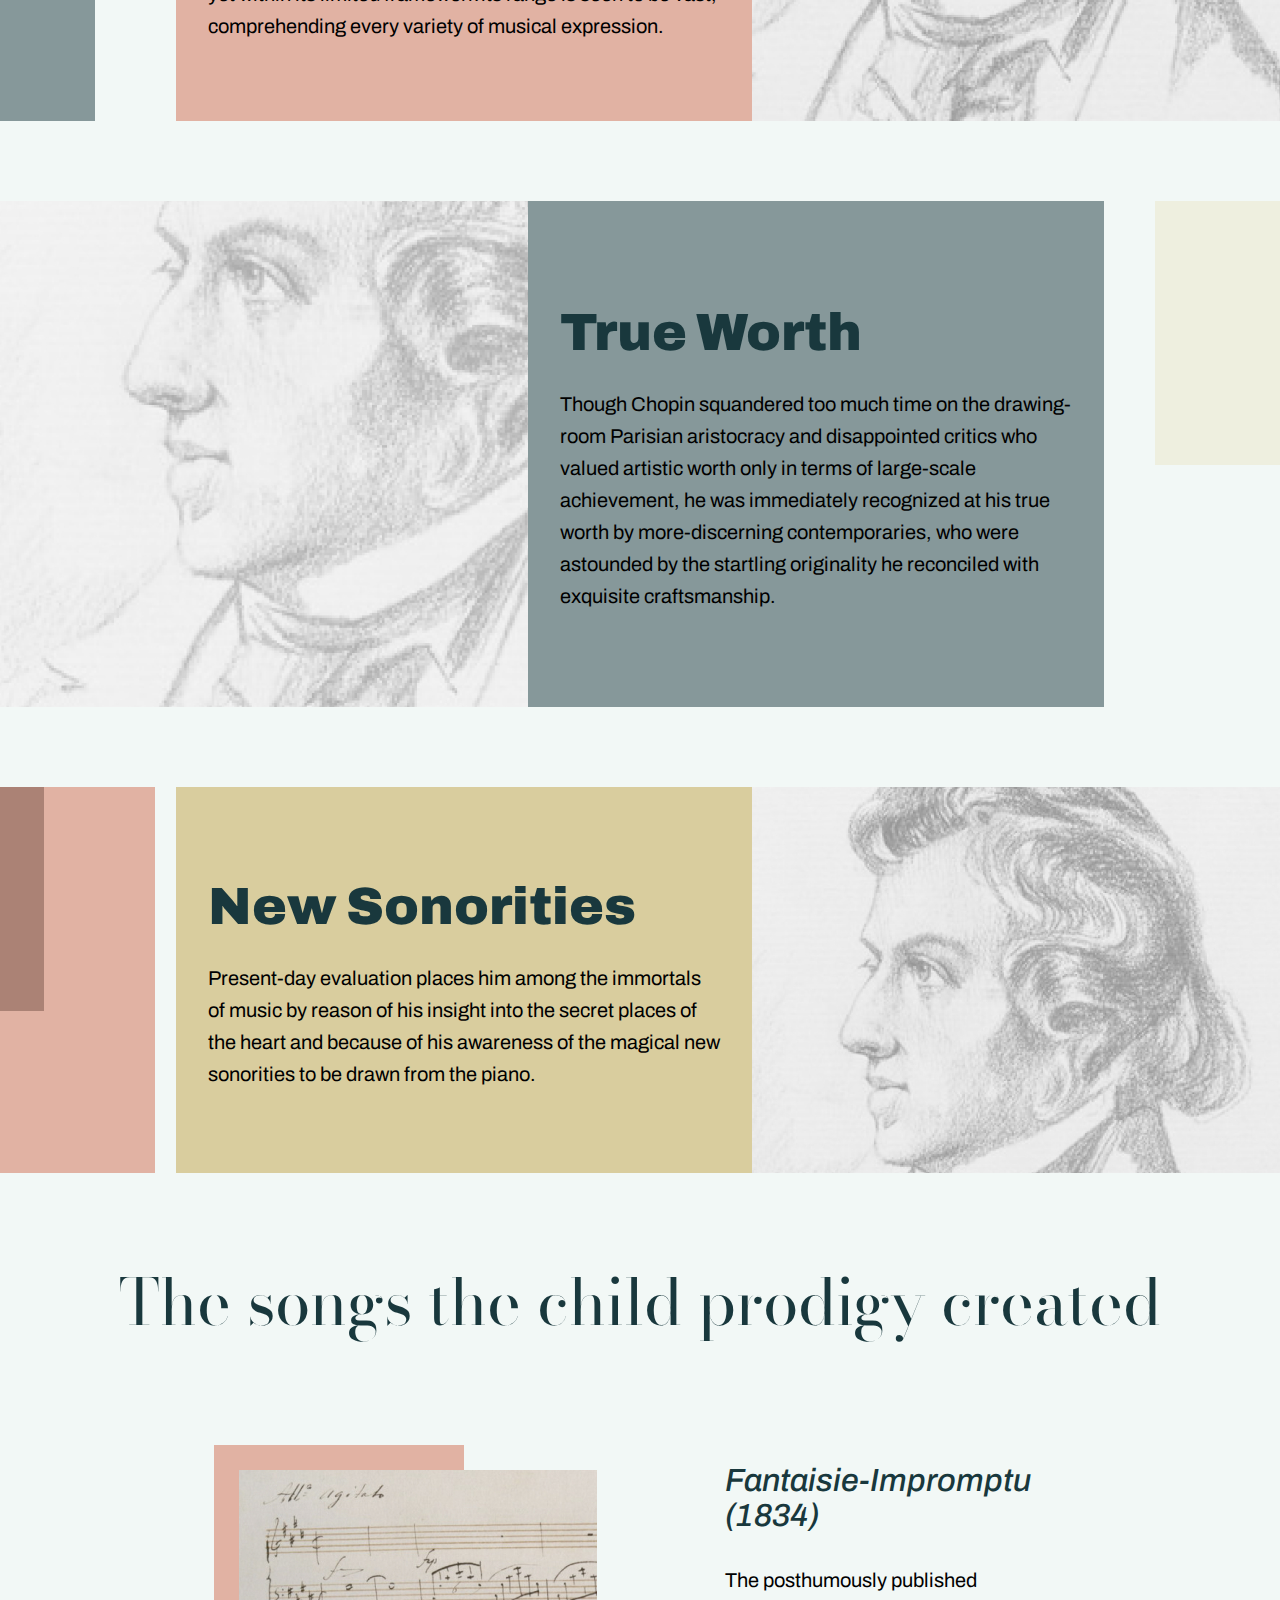
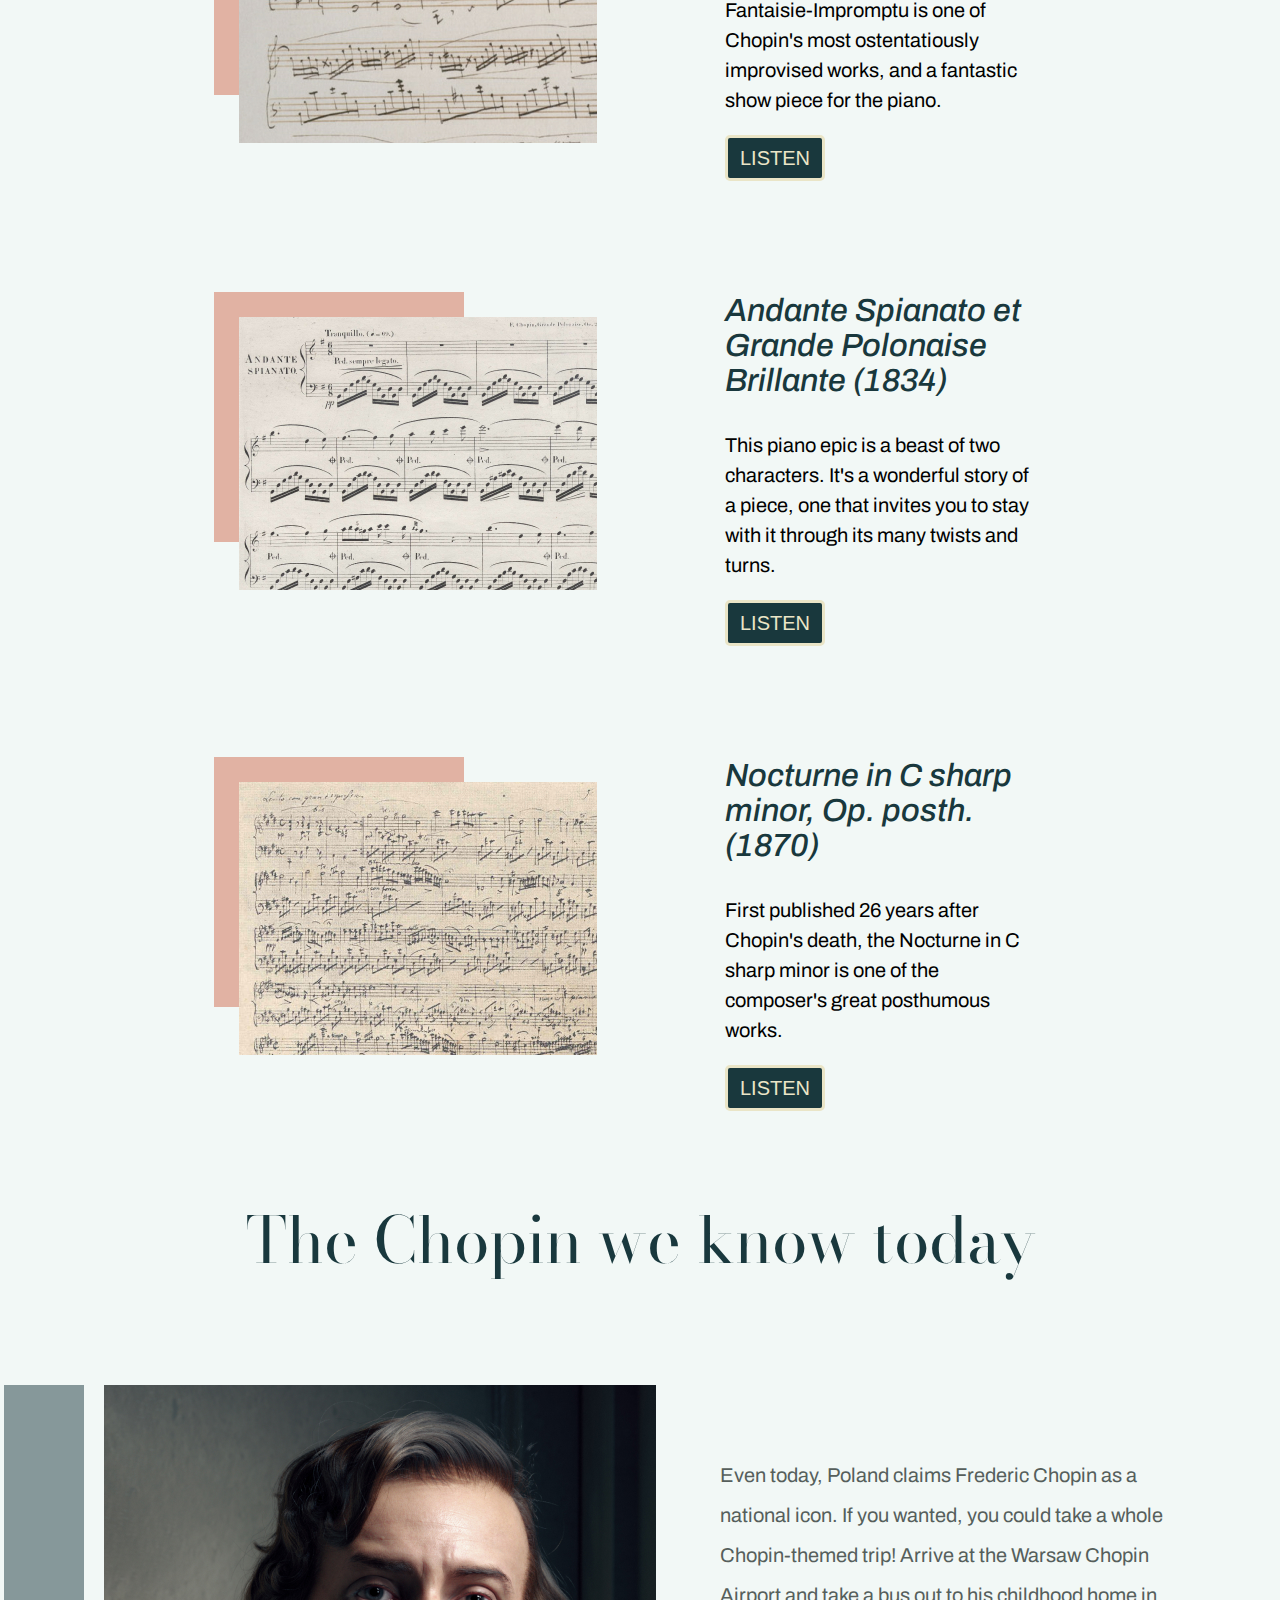
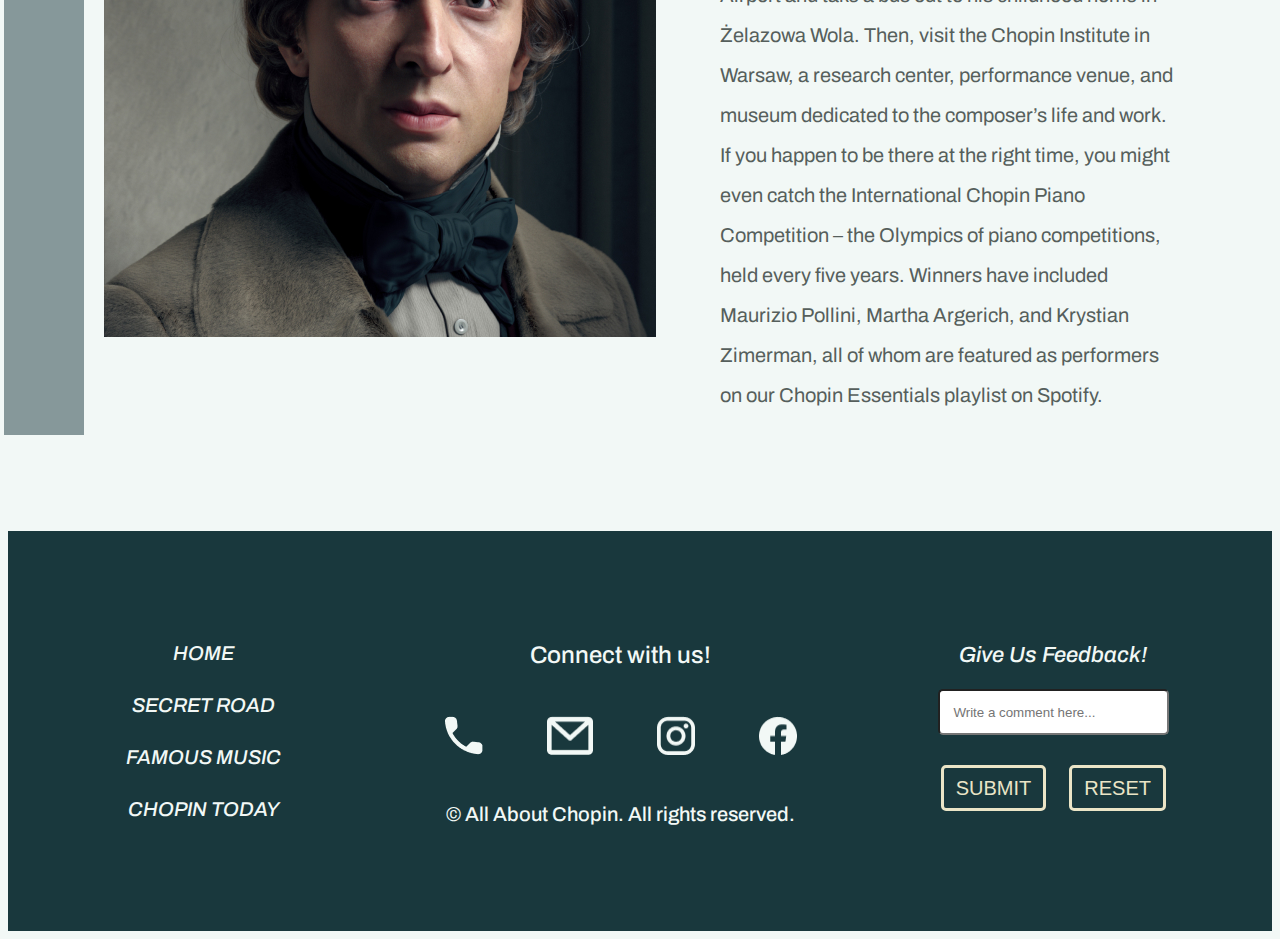
==== commit a944fd89: "updates 5/5" ====
--- a/index.html
+++ b/index.html
@@ -47,6 +47,7 @@
 				</div>
 				</div>
 			</div>
+
 			<div class="back-btn">
 				<a href="#home"><i class="fa-solid fa-arrow-up"></i></a>
 			</div>
@@ -57,7 +58,7 @@
 					<div class="img1">
 						<img src="img/img-1.jpg" alt="Chopin" />
 					</div>
-					<div class="info1">
+					<div class="info">
 						<h2>Increased Stature</h2>
 						<p>
 							As a composer, Chopin acquired increased stature after a period in
@@ -68,7 +69,7 @@
 					<div class="color-block"></div>
 				</div>
 				<div class="section2">
-					<div class="info2">
+					<div class="info">
 						<h2>Vast Range</h2>
 						<p>
 							Chopin's small output was mostly confined to solo piano; yet
@@ -84,7 +85,7 @@
 					<div class="img3">
 						<img src="img/img-3.jpg" alt="Chopin" />
 					</div>
-					<div class="info3">
+					<div class="info">
 						<h2>True Worth</h2>
 						<p>
 							Though Chopin squandered too much time on the drawing-room
@@ -97,7 +98,7 @@
 					</div>
 				</div>
 				<div class="section4">
-					<div class="info4">
+					<div class="info">
 						<h2>New Sonorities</h2>
 						<p>
 							Present-day evaluation places him among the immortals of music by
@@ -128,7 +129,6 @@
 						<a href="https://youtu.be/Gus4dnQuiGk"><button>listen</button></a>
 					</div>
 				</div>
-
 				<div class="pic-info">
 					<div class="music-pic">
 						<img
@@ -165,6 +165,7 @@
 					</div>
 				</div>
 			</div>
+
 			<div class="chopin-section" id="chopin-section">
 				<h1>The Chopin we know today</h1>
 				<div class="info-part">
@@ -190,6 +191,7 @@
 					</div>
 				</div>
 			</div>
+
 			<footer>
 				<div class="site-map">
 					<ul>
@@ -227,6 +229,9 @@
 				</form>
 			</footer>
 		</div>
+
 		<script src="script.js"></script>
+
 	</body>
+
 </html>
--- a/style.css
+++ b/style.css
@@ -22,7 +22,6 @@
 h1 {
 	font-size: 64px;
 	font-style: regular;
-	/* font-weight: 200; */
 	font-weight: 400;
 	color: var(--secondary);
 	font-family: "Bodoni Moda", serif;
@@ -73,13 +72,13 @@
 	scroll-behavior: smooth;
 }
 .back-btn a {
-	font-size: 24px;
+	font-size: 30px;
 	color: var(--primary);
 }
 .back-btn {
 	position: fixed;
-	right: 15px;
-	bottom: 15px;
+	right: 20px;
+	bottom: 20px;
 	display: none;
 	z-index: 1000;
 }
@@ -104,7 +103,6 @@
 	justify-content: space-between;
 	align-items: center;
 	padding: 0 3em;
-	/* top right bottom left  */
 }
 nav {
 	padding-left: 5em;
@@ -127,6 +125,14 @@
 	display: flex;
 }
 
+/* navigation hover state */
+nav a:hover {
+	border-bottom: 10px solid var(--primary50);
+}
+.site-map a:hover {
+	color: var(--primary);
+}
+
 /* name title */
 .hero {
 	position: relative;
@@ -147,7 +153,8 @@
 .hero-img {
 	background-image: cover;
 }
-/* nav boxes */
+
+/* hero boxes/subtitle */
 .box1 {
 	background-color: var(--primary50);
 	width: 332px;
@@ -174,35 +181,26 @@
 }
 .hero-subtitle {
 	text-align: right;
-	/* top right bottom left  */
 	padding: 5.5em 2em 1.5em 0;
 }
 .hero-subtitle p {
 	line-height: 1.5em;
 }
+
 /* road to fame section */
-h1 {
-	display: flex;
-	justify-content: center;
-	align-items: center;
-}
-
 img {
 	display: block;
 }
-
 .road-to-fame {
 	width: 1152px;
 	margin: 0 auto;
 }
-
 .road-to-fame > div {
 	display: flex;
 	justify-content: center;
 	align-items: center;
 	margin-bottom: 5em;
 }
-
 .section1 {
 	background-color: var(--accent250);
 	height: 386px;
@@ -293,37 +291,19 @@
 	top: 0px;
 	left: -180px;
 }
-.info1 {
+.info {
 	justify-content: left;
 	line-height: 2em;
 	gap: 0em;
 	padding: 2em;
 }
-.info2 {
-	justify-content: left;
-	line-height: 2em;
-	gap: 0em;
-	padding: 2em;
-}
-.info3 {
-	justify-content: left;
-	line-height: 2em;
-	gap: 0em;
-	padding: 2em;
-}
-.info4 {
-	justify-content: left;
-	line-height: 2em;
-	gap: 0em;
-	padding: 2em;
-}
 
 /* music section */
 .pic-info {
 	display: flex;
 	justify-content: center;
 	align-items: center;
-	gap: 6em;
+	gap: 8em;
 	position: relative;
 	margin: 5em 0;
 }
@@ -333,7 +313,6 @@
 	align-items: center;
 	position: relative;
 }
-
 .music-pic::before {
 	content: "";
 	display: block;
@@ -345,42 +324,18 @@
 	top: -25px;
 	left: -25px;
 }
-
-/* .music-pic::after {
-	content: "";
-	display: block;
-	z-index: -1;
-	width: 250px;
-	height: 250px;
-	background: var(--accent250);
-	position: absolute;
-	bottom: -25px;
-	right: -25px;
-} */
-
 .music-info {
 	position: relative;
 	width: 25%;
 	gap: 17px;
 }
-
 .music-info h3 {
 	line-height: 35px;
 }
-
 .music-info p {
 	line-height: 30px;
 }
 
-/* .gold-box {
-	width: 250px;
-	height: 250px;
-	background: gold;
-	position: absolute;
-	top: -15px;
-	right: 150px;
-} */
-
 /* chopin-section */
 .info-part {
 	display: flex;
@@ -388,7 +343,6 @@
 	margin: 6em;
 	gap: 4em;
 }
-
 .last-info p {
 	line-height: 40px;
 	color: var(--gray700);
@@ -413,35 +367,28 @@
 footer {
 	background-color: var(--secondary);
 	height: 336px;
-	/* top right bottom left  */
-	padding: 4em 6em;
+	padding: 2em 6em 2em 3em;
 	text-align: center;
 	display: flex;
 	justify-content: space-between;
 	align-items: center;
 }
-
 footer a {
 	text-decoration: none;
 	color: var(--gray100);
 }
-
 .site-map p {
 	line-height: 70px;
 	color: var(--gray100);
 }
-
 .contact-info {
 	display: inline-block;
 	justify-content: center;
 	align-items: center;
-	/* margin: 0 20em; */
-}
-
+}
 .connect p {
 	align-items: center;
 }
-
 .contact-info p {
 	font-size: 24px;
 	font-weight: 500;
